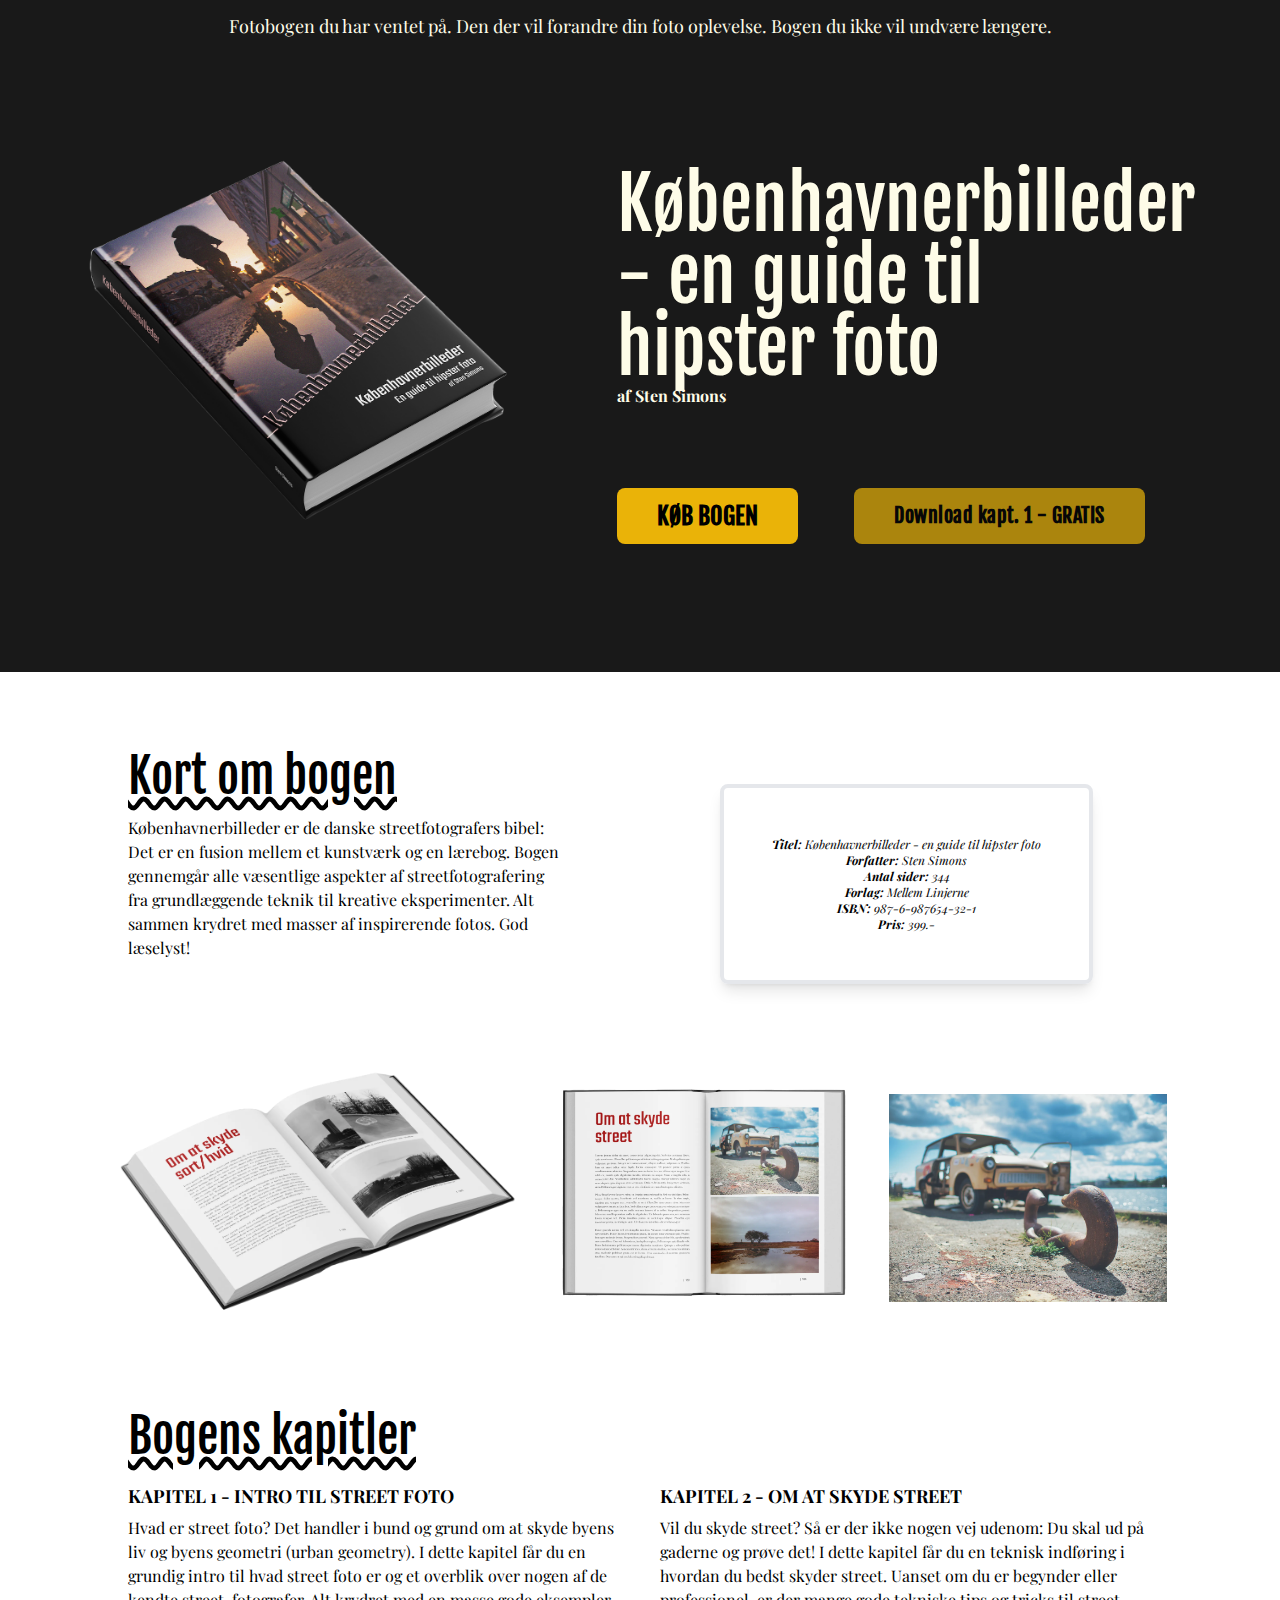
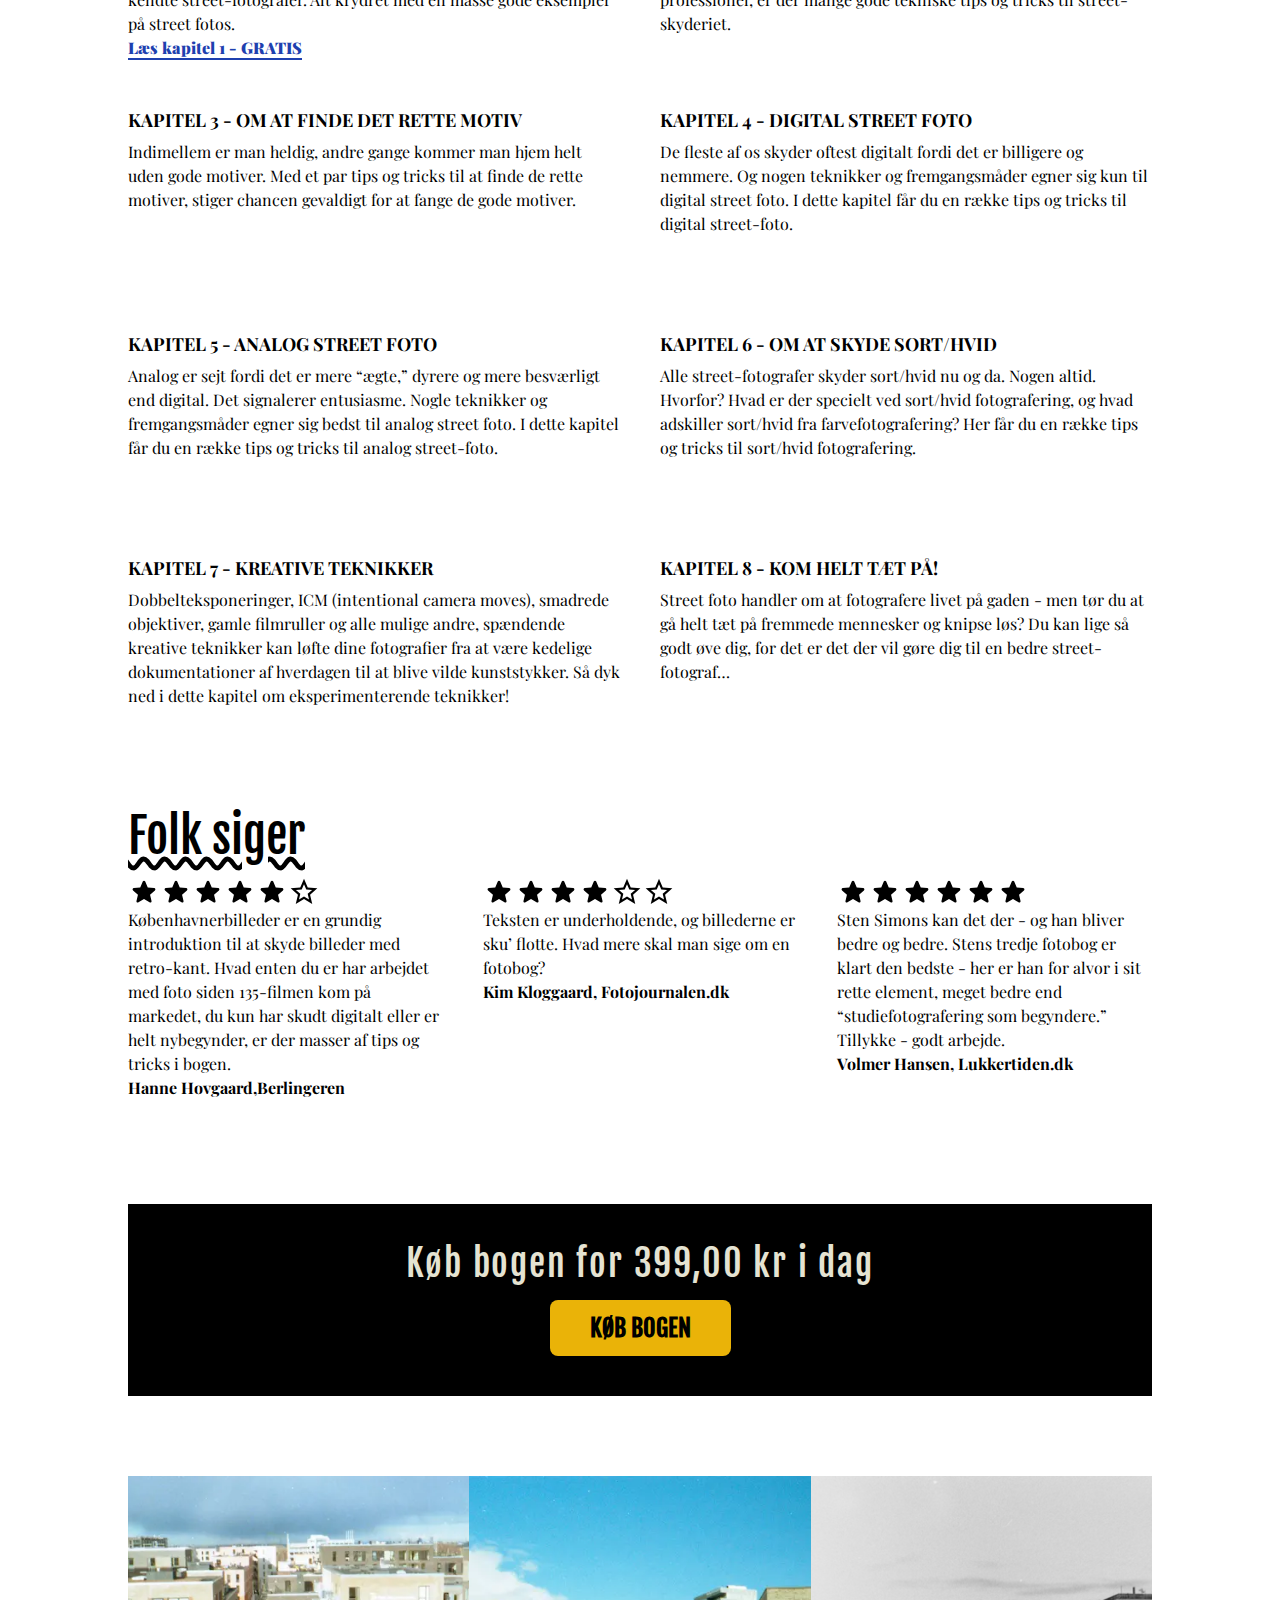
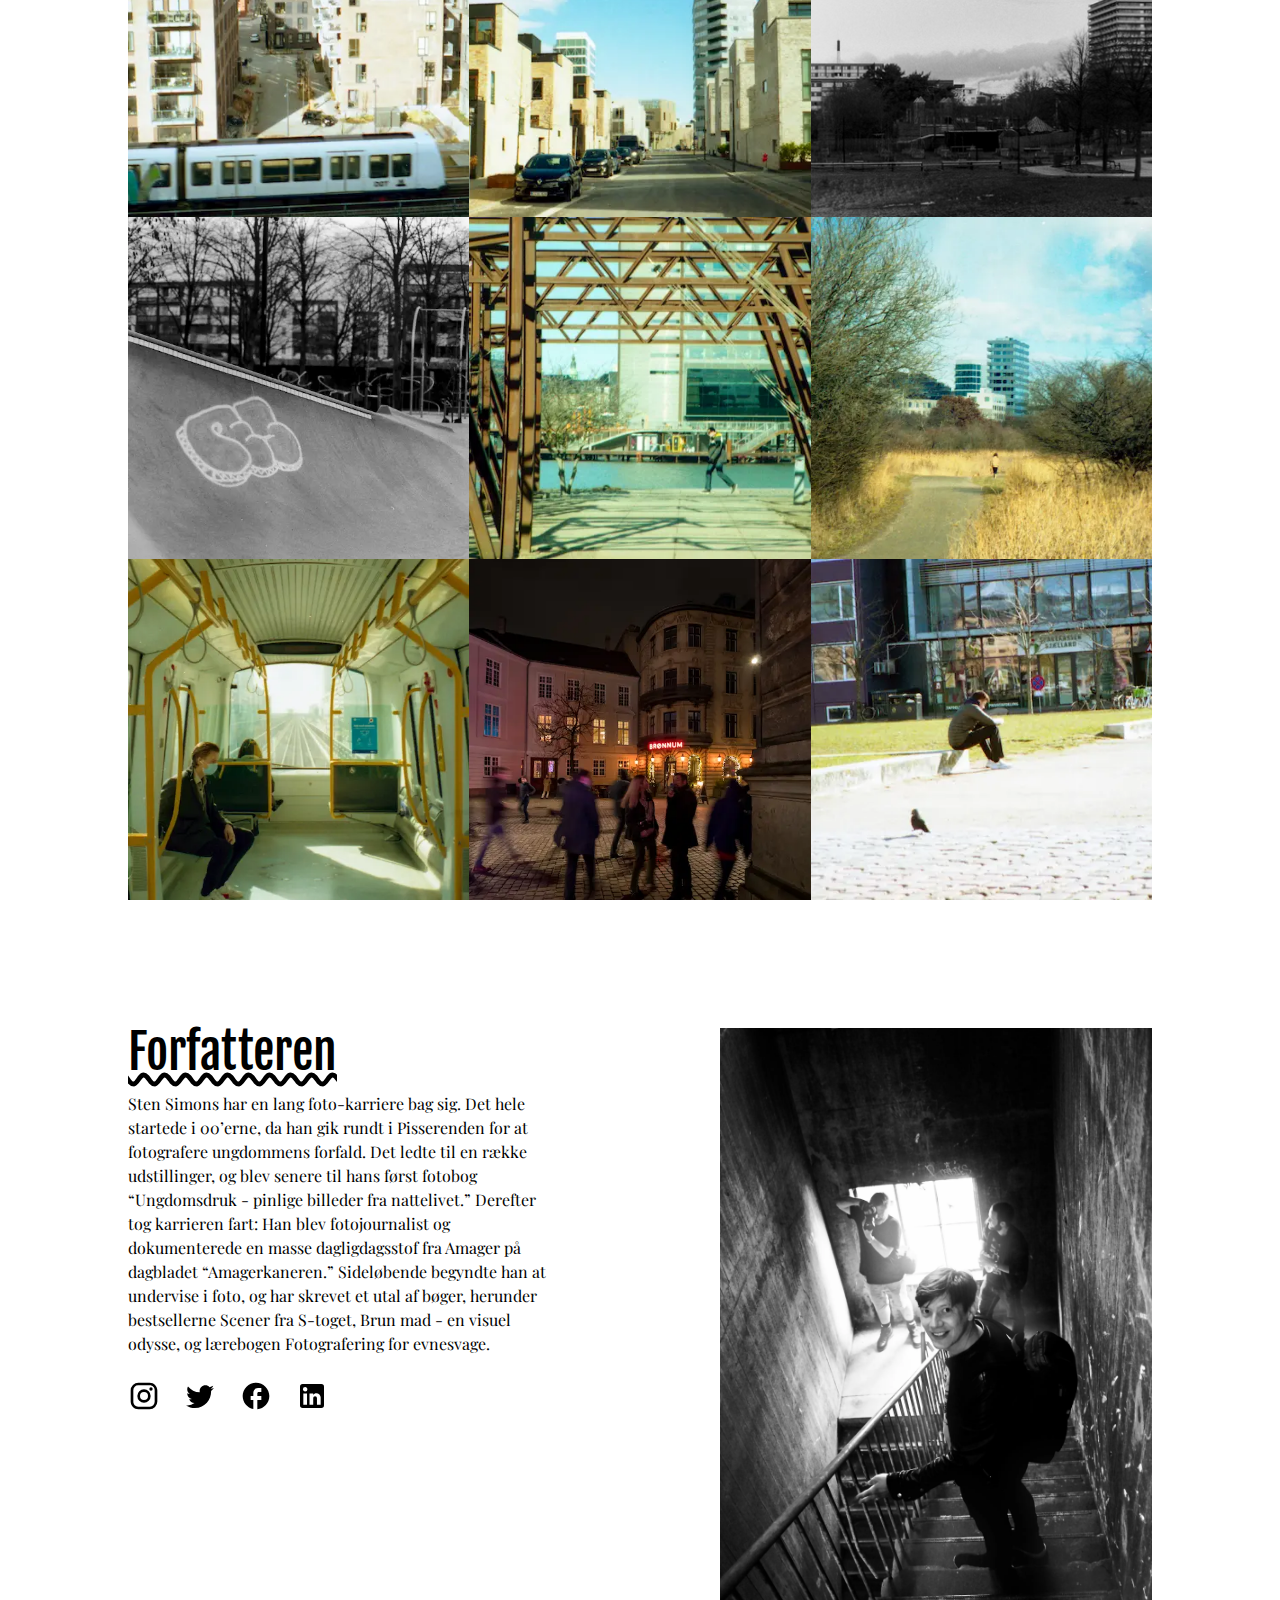
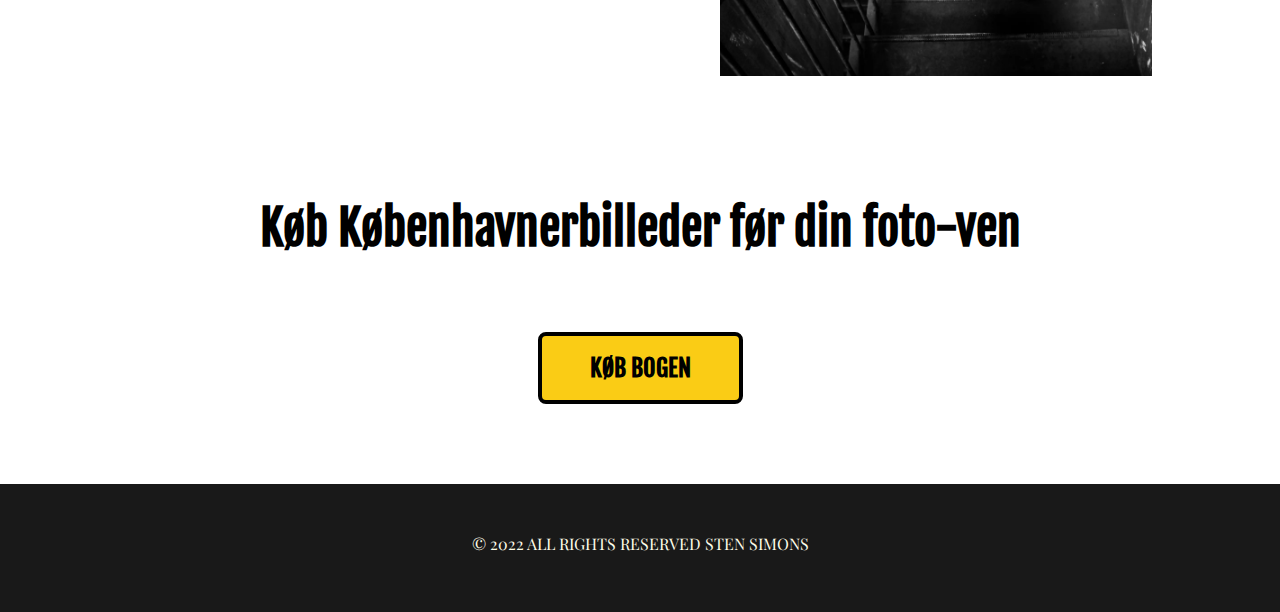
==== index.html @ 56853856 "Updates" ====
<!DOCTYPE html>
<html lang="en">
  <head>
    <meta charset="UTF-8" />
    <link rel="icon" type="image/svg+xml" href="./#" />
    <link rel="preconnect" href="https://fonts.googleapis.com" />
    <link rel="preconnect" href="https://fonts.gstatic.com" crossorigin />
    <link
      href="https://fonts.googleapis.com/css2?family=Fjalla+One&display=swap"
      rel="stylesheet"
    />
    <link rel="preconnect" href="https://fonts.googleapis.com" />
    <link rel="preconnect" href="https://fonts.gstatic.com" crossorigin />
    <link
      href="https://fonts.googleapis.com/css2?family=Playfair+Display:ital@0;1&display=swap"
      rel="stylesheet"
    />
    <meta name="viewport" content="width=device-width, initial-scale=1.0" />
    <title>Københavnerbilleder</title>
    <script type="module" crossorigin src="./assets/main.ae54f498.js"></script>
    <link rel="stylesheet" href="./assets/index.1f04e945.css">
  </head>

  <!-- HUSK i terminalen  
    npm run dev    -->

  <body>
    <p
      class="bg-black bg-opacity-90 pt-3 text-center text-xs text-yellow-50 lg:text-lg"
    >
      Fotobogen du har ventet på. Den der vil forandre din foto oplevelse. Bogen
      du ikke vil undvære længere.
    </p>

    <!-- HERO SEKTIONEN - START -->
    <section class="bg-black bg-opacity-90 pb-10 lg:flex lg:gap-40 lg:pb-32">
      <div>
        <img
          class="px-12 py-3 lg:mt-28 lg:ml-20 lg:h-3/4 lg:p-0"
          src="./assets/bog_fri.843b3a50.png"
          alt=""
        />
      </div>

      <div class="px-5">
        <div class="text-yellow-50 lg:mt-32 lg:pr-16">
          <h1 class="text-4xl lg:text-7xl">
            Københavnerbilleder - en guide til hipster foto
          </h1>
          <p class="font-bold">af Sten Simons</p>
        </div>
        <div class="mt-4 flex justify-center gap-4 lg:justify-start">
          <button
            class="text-s rounded-lg bg-yellow-500 px-6 align-middle font-black lg:mt-16 lg:px-10 lg:py-3 lg:text-2xl"
          >
            KØB BOGEN
          </button>
          <button
            class="rounded-lg bg-yellow-500 px-6 py-2 align-middle text-xs font-black tracking-wide opacity-70 lg:mt-16 lg:ml-10 lg:px-10 lg:py-3 lg:text-xl"
          >
            Download kapt. 1 - GRATIS
          </button>
        </div>
      </div>
    </section>
    <!-- HERO SEKTIONEN - SLUT -->

    <section class="mx-4 lg:mx-32">
      <section class="my-20 grid-cols-2 gap-40 lg:grid">
        <div>
          <h2 class="mb-4 text-5xl underline decoration-wavy">Kort om bogen</h2>
          <p>
            Københavnerbilleder er de danske streetfotografers bibel: Det er en
            fusion mellem et kunstværk og en lærebog. Bogen gennemgår alle
            væsentlige aspekter af streetfotografering fra grundlæggende teknik
            til kreative eksperimenter. Alt sammen krydret med masser af
            inspirerende fotos. God læselyst!
          </p>
        </div>

        <div class="mt-8 flex items-end">
          <ul
            class="list-none rounded-lg border-4 p-12 text-center text-xs italic shadow-lg"
          >
            <li>
              <strong> Titel: </strong> Københavnerbilleder - en guide til
              hipster foto
            </li>
            <li><strong> Forfatter: </strong>Sten Simons</li>
            <li><strong> Antal sider:</strong> 344</li>
            <li><strong> Forlag: </strong>Mellem Linjerne</li>
            <li><strong> ISBN:</strong> 987-6-987654-32-1</li>
            <li><strong> Pris:</strong> 399.-</li>
          </ul>
        </div>
      </section>

      <section class="mx-4 items-center justify-center gap-8 lg:flex">
        <img class="mb-3 lg:h-64" src="./assets/bog_v.c82cd731.webp" alt="" />

        <img class="mb-3 lg:h-56" src="./assets/bog_op.a6e99442.webp" alt="" />

        <img class="lg:h-52" src="./assets/om_bog.33d202dc.webp" alt="" />
      </section>

      <section class="my-20 gap-10">
        <h2 class="mb-4 text-5xl underline decoration-wavy">Bogens kapitler</h2>

        <div class="grid-cols-2 grid-rows-4 gap-10 lg:grid">
          <div>
            <strong class="leading-10 uppercase text-lg"
              >Kapitel 1 - Intro til street foto</strong
            >
            <p class="">
              Hvad er street foto? Det handler i bund og grund om at skyde byens
              liv og byens geometri (urban geometry). I dette kapitel får du en
              grundig intro til hvad street foto er og et overblik over nogen af
              de kendte street-fotografer. Alt krydret med en masse gode
              eksempler på street fotos.
            </p>
            <p
              class="font-black text-blue-800 underline decoration-2 underline-offset-4"
            >
              Læs kapitel 1 - GRATIS
            </p>
          </div>

          <div>
            <strong class="leading-10 uppercase text-lg">Kapitel 2 - Om at skyde street</strong>
            <p class="">
              Vil du skyde street? Så er der ikke nogen vej udenom: Du skal ud
              på gaderne og prøve det! I dette kapitel får du en teknisk
              indføring i hvordan du bedst skyder street. Uanset om du er
              begynder eller professionel, er der mange gode tekniske tips og
              tricks til street-skyderiet.
            </p>
          </div>

          <div>
            <strong class="leading-10 uppercase text-lg">
              Kapitel 3 - Om at finde det rette motiv</strong
            >
            <p class="">
              Indimellem er man heldig, andre gange kommer man hjem helt uden
              gode motiver. Med et par tips og tricks til at finde de rette
              motiver, stiger chancen gevaldigt for at fange de gode motiver.
            </p>
          </div>
          <div>
            <strong class="leading-10 uppercase text-lg">Kapitel 4 - Digital street foto </strong>
            <p class="">
              De fleste af os skyder oftest digitalt fordi det er billigere og
              nemmere. Og nogen teknikker og fremgangsmåder egner sig kun til
              digital street foto. I dette kapitel får du en række tips og
              tricks til digital street-foto.
            </p>
          </div>

          <div>
            <strong class="leading-10 uppercase text-lg">Kapitel 5 - Analog street foto </strong>
            <p class="">
              Analog er sejt fordi det er mere “ægte,” dyrere og mere besværligt
              end digital. Det signalerer entusiasme. Nogle teknikker og
              fremgangsmåder egner sig bedst til analog street foto. I dette
              kapitel får du en række tips og tricks til analog street-foto.
            </p>
          </div>

          <div>
            <strong class="leading-10 uppercase text-lg">
              Kapitel 6 - Om at skyde sort/hvid
            </strong>
            <p class="">
              Alle street-fotografer skyder sort/hvid nu og da. Nogen altid.
              Hvorfor? Hvad er der specielt ved sort/hvid fotografering, og hvad
              adskiller sort/hvid fra farvefotografering? Her får du en række
              tips og tricks til sort/hvid fotografering.
            </p>
          </div>

          <div>
            <strong class="leading-10 uppercase text-lg">Kapitel 7 - Kreative teknikker </strong>
            <p class="">
              Dobbelteksponeringer, ICM (intentional camera moves), smadrede
              objektiver, gamle filmruller og alle mulige andre, spændende
              kreative teknikker kan løfte dine fotografier fra at være kedelige
              dokumentationer af hverdagen til at blive vilde kunststykker. Så
              dyk ned i dette kapitel om eksperimenterende teknikker!
            </p>
          </div>

          <div>
            <strong class="leading-10 uppercase text-lg">Kapitel 8 - Kom helt tæt på!</strong>
            <p class="">
              Street foto handler om at fotografere livet på gaden - men tør du
              at gå helt tæt på fremmede mennesker og knipse løs? Du kan lige så
              godt øve dig, for det er det der vil gøre dig til en bedre
              street-fotograf…
            </p>
          </div>
        </div>
      </section>

      <section class="my-20">
        <h2 class="mb-4 text-5xl underline decoration-wavy">Folk siger</h2>
        <div class="grid-cols-3 gap-x-10 lg:grid">
          <div>
            <div class="flex">
              <svg width="32" height="32" viewBox="0 0 24 24">
                <path
                  fill="currentColor"
                  d="m12 17.27l4.15 2.51c.76.46 1.69-.22 1.49-1.08l-1.1-4.72l3.67-3.18c.67-.58.31-1.68-.57-1.75l-4.83-.41l-1.89-4.46c-.34-.81-1.5-.81-1.84 0L9.19 8.63l-4.83.41c-.88.07-1.24 1.17-.57 1.75l3.67 3.18l-1.1 4.72c-.2.86.73 1.54 1.49 1.08l4.15-2.5z"
                /></svg
              ><svg width="32" height="32" viewBox="0 0 24 24">
                <path
                  fill="currentColor"
                  d="m12 17.27l4.15 2.51c.76.46 1.69-.22 1.49-1.08l-1.1-4.72l3.67-3.18c.67-.58.31-1.68-.57-1.75l-4.83-.41l-1.89-4.46c-.34-.81-1.5-.81-1.84 0L9.19 8.63l-4.83.41c-.88.07-1.24 1.17-.57 1.75l3.67 3.18l-1.1 4.72c-.2.86.73 1.54 1.49 1.08l4.15-2.5z"
                /></svg
              ><svg width="32" height="32" viewBox="0 0 24 24">
                <path
                  fill="currentColor"
                  d="m12 17.27l4.15 2.51c.76.46 1.69-.22 1.49-1.08l-1.1-4.72l3.67-3.18c.67-.58.31-1.68-.57-1.75l-4.83-.41l-1.89-4.46c-.34-.81-1.5-.81-1.84 0L9.19 8.63l-4.83.41c-.88.07-1.24 1.17-.57 1.75l3.67 3.18l-1.1 4.72c-.2.86.73 1.54 1.49 1.08l4.15-2.5z"
                /></svg
              ><svg width="32" height="32" viewBox="0 0 24 24">
                <path
                  fill="currentColor"
                  d="m12 17.27l4.15 2.51c.76.46 1.69-.22 1.49-1.08l-1.1-4.72l3.67-3.18c.67-.58.31-1.68-.57-1.75l-4.83-.41l-1.89-4.46c-.34-.81-1.5-.81-1.84 0L9.19 8.63l-4.83.41c-.88.07-1.24 1.17-.57 1.75l3.67 3.18l-1.1 4.72c-.2.86.73 1.54 1.49 1.08l4.15-2.5z"
                /></svg
              ><svg width="32" height="32" viewBox="0 0 24 24">
                <path
                  fill="currentColor"
                  d="m12 17.27l4.15 2.51c.76.46 1.69-.22 1.49-1.08l-1.1-4.72l3.67-3.18c.67-.58.31-1.68-.57-1.75l-4.83-.41l-1.89-4.46c-.34-.81-1.5-.81-1.84 0L9.19 8.63l-4.83.41c-.88.07-1.24 1.17-.57 1.75l3.67 3.18l-1.1 4.72c-.2.86.73 1.54 1.49 1.08l4.15-2.5z"
                />
              </svg>
              <svg width="32" height="32" viewBox="0 0 24 24">
                <path
                  fill="currentColor"
                  d="m22 9.24l-7.19-.62L12 2L9.19 8.63L2 9.24l5.46 4.73L5.82 21L12 17.27L18.18 21l-1.63-7.03L22 9.24zM12 15.4l-3.76 2.27l1-4.28l-3.32-2.88l4.38-.38L12 6.1l1.71 4.04l4.38.38l-3.32 2.88l1 4.28L12 15.4z"
                />
              </svg>
            </div>

            <div class="mb-6">
              Københavnerbilleder er en grundig introduktion til at skyde
              billeder med retro-kant. Hvad enten du er har arbejdet med foto
              siden 135-filmen kom på markedet, du kun har skudt digitalt eller
              er helt nybegynder, er der masser af tips og tricks i bogen.
              <br />
              <strong> Hanne Hovgaard,Berlingeren</strong>
            </div>
          </div>
          <div>
            <div class="flex">
              <svg width="32" height="32" viewBox="0 0 24 24">
                <path
                  fill="currentColor"
                  d="m12 17.27l4.15 2.51c.76.46 1.69-.22 1.49-1.08l-1.1-4.72l3.67-3.18c.67-.58.31-1.68-.57-1.75l-4.83-.41l-1.89-4.46c-.34-.81-1.5-.81-1.84 0L9.19 8.63l-4.83.41c-.88.07-1.24 1.17-.57 1.75l3.67 3.18l-1.1 4.72c-.2.86.73 1.54 1.49 1.08l4.15-2.5z"
                /></svg
              ><svg width="32" height="32" viewBox="0 0 24 24">
                <path
                  fill="currentColor"
                  d="m12 17.27l4.15 2.51c.76.46 1.69-.22 1.49-1.08l-1.1-4.72l3.67-3.18c.67-.58.31-1.68-.57-1.75l-4.83-.41l-1.89-4.46c-.34-.81-1.5-.81-1.84 0L9.19 8.63l-4.83.41c-.88.07-1.24 1.17-.57 1.75l3.67 3.18l-1.1 4.72c-.2.86.73 1.54 1.49 1.08l4.15-2.5z"
                /></svg
              ><svg width="32" height="32" viewBox="0 0 24 24">
                <path
                  fill="currentColor"
                  d="m12 17.27l4.15 2.51c.76.46 1.69-.22 1.49-1.08l-1.1-4.72l3.67-3.18c.67-.58.31-1.68-.57-1.75l-4.83-.41l-1.89-4.46c-.34-.81-1.5-.81-1.84 0L9.19 8.63l-4.83.41c-.88.07-1.24 1.17-.57 1.75l3.67 3.18l-1.1 4.72c-.2.86.73 1.54 1.49 1.08l4.15-2.5z"
                /></svg
              ><svg width="32" height="32" viewBox="0 0 24 24">
                <path
                  fill="currentColor"
                  d="m12 17.27l4.15 2.51c.76.46 1.69-.22 1.49-1.08l-1.1-4.72l3.67-3.18c.67-.58.31-1.68-.57-1.75l-4.83-.41l-1.89-4.46c-.34-.81-1.5-.81-1.84 0L9.19 8.63l-4.83.41c-.88.07-1.24 1.17-.57 1.75l3.67 3.18l-1.1 4.72c-.2.86.73 1.54 1.49 1.08l4.15-2.5z"
                />
              </svg>

              <svg width="32" height="32" viewBox="0 0 24 24">
                <path
                  fill="currentColor"
                  d="m22 9.24l-7.19-.62L12 2L9.19 8.63L2 9.24l5.46 4.73L5.82 21L12 17.27L18.18 21l-1.63-7.03L22 9.24zM12 15.4l-3.76 2.27l1-4.28l-3.32-2.88l4.38-.38L12 6.1l1.71 4.04l4.38.38l-3.32 2.88l1 4.28L12 15.4z"
                />
              </svg>
              <svg width="32" height="32" viewBox="0 0 24 24">
                <path
                  fill="currentColor"
                  d="m22 9.24l-7.19-.62L12 2L9.19 8.63L2 9.24l5.46 4.73L5.82 21L12 17.27L18.18 21l-1.63-7.03L22 9.24zM12 15.4l-3.76 2.27l1-4.28l-3.32-2.88l4.38-.38L12 6.1l1.71 4.04l4.38.38l-3.32 2.88l1 4.28L12 15.4z"
                />
              </svg>
            </div>
            <div class="mb-6">
              Teksten er underholdende, og billederne er sku’ flotte. Hvad mere
              skal man sige om en fotobog?
              <br />
              <strong>Kim Kloggaard, Fotojournalen.dk</strong>
            </div>
          </div>

          <div>
            <div class="flex">
              <svg width="32" height="32" viewBox="0 0 24 24">
                <path
                  fill="currentColor"
                  d="m12 17.27l4.15 2.51c.76.46 1.69-.22 1.49-1.08l-1.1-4.72l3.67-3.18c.67-.58.31-1.68-.57-1.75l-4.83-.41l-1.89-4.46c-.34-.81-1.5-.81-1.84 0L9.19 8.63l-4.83.41c-.88.07-1.24 1.17-.57 1.75l3.67 3.18l-1.1 4.72c-.2.86.73 1.54 1.49 1.08l4.15-2.5z"
                />
              </svg>
              <svg width="32" height="32" viewBox="0 0 24 24">
                <path
                  fill="currentColor"
                  d="m12 17.27l4.15 2.51c.76.46 1.69-.22 1.49-1.08l-1.1-4.72l3.67-3.18c.67-.58.31-1.68-.57-1.75l-4.83-.41l-1.89-4.46c-.34-.81-1.5-.81-1.84 0L9.19 8.63l-4.83.41c-.88.07-1.24 1.17-.57 1.75l3.67 3.18l-1.1 4.72c-.2.86.73 1.54 1.49 1.08l4.15-2.5z"
                />
              </svg>
              <svg width="32" height="32" viewBox="0 0 24 24">
                <path
                  fill="currentColor"
                  d="m12 17.27l4.15 2.51c.76.46 1.69-.22 1.49-1.08l-1.1-4.72l3.67-3.18c.67-.58.31-1.68-.57-1.75l-4.83-.41l-1.89-4.46c-.34-.81-1.5-.81-1.84 0L9.19 8.63l-4.83.41c-.88.07-1.24 1.17-.57 1.75l3.67 3.18l-1.1 4.72c-.2.86.73 1.54 1.49 1.08l4.15-2.5z"
                />
              </svg>
              <svg width="32" height="32" viewBox="0 0 24 24">
                <path
                  fill="currentColor"
                  d="m12 17.27l4.15 2.51c.76.46 1.69-.22 1.49-1.08l-1.1-4.72l3.67-3.18c.67-.58.31-1.68-.57-1.75l-4.83-.41l-1.89-4.46c-.34-.81-1.5-.81-1.84 0L9.19 8.63l-4.83.41c-.88.07-1.24 1.17-.57 1.75l3.67 3.18l-1.1 4.72c-.2.86.73 1.54 1.49 1.08l4.15-2.5z"
                />
              </svg>
              <svg width="32" height="32" viewBox="0 0 24 24">
                <path
                  fill="currentColor"
                  d="m12 17.27l4.15 2.51c.76.46 1.69-.22 1.49-1.08l-1.1-4.72l3.67-3.18c.67-.58.31-1.68-.57-1.75l-4.83-.41l-1.89-4.46c-.34-.81-1.5-.81-1.84 0L9.19 8.63l-4.83.41c-.88.07-1.24 1.17-.57 1.75l3.67 3.18l-1.1 4.72c-.2.86.73 1.54 1.49 1.08l4.15-2.5z"
                />
              </svg>
              <svg width="32" height="32" viewBox="0 0 24 24">
                <path
                  fill="currentColor"
                  d="m12 17.27l4.15 2.51c.76.46 1.69-.22 1.49-1.08l-1.1-4.72l3.67-3.18c.67-.58.31-1.68-.57-1.75l-4.83-.41l-1.89-4.46c-.34-.81-1.5-.81-1.84 0L9.19 8.63l-4.83.41c-.88.07-1.24 1.17-.57 1.75l3.67 3.18l-1.1 4.72c-.2.86.73 1.54 1.49 1.08l4.15-2.5z"
                />
              </svg>
            </div>
            <p>
              Sten Simons kan det der - og han bliver bedre og bedre. Stens
              tredje fotobog er klart den bedste - her er han for alvor i sit
              rette element, meget bedre end “studiefotografering som
              begyndere.” Tillykke - godt arbejde. <br />
              <strong>Volmer Hansen, Lukkertiden.dk</strong>
            </p>
          </div>
        </div>
      </section>
      <section class="bg-black p-10 text-center">
        <h2
          class="mb-4 text-center text-xl tracking-wider text-yellow-50 opacity-90 lg:text-4xl"
        >
          Køb bogen for 399,00 kr i dag
        </h2>
        <button
          class="text-s rounded-lg bg-yellow-500 px-6 py-2 font-black lg:px-10 lg:py-3 lg:text-2xl"
        >
          KØB BOGEN
        </button>
      </section>

      <section class="my-20 grid-cols-3 lg:grid">
        <img class="aspect-square object-cover" src="./assets/1.c16000a8.webp" alt="" />
        <img class="aspect-square object-cover" src="./assets/2.54350a2d.webp" alt="" />
        <img class="aspect-square object-cover" src="./assets/3.a7bcf218.webp" alt="" />
        <img class="aspect-square object-cover" src="./assets/4.445a6ce4.webp" alt="" />
        <img class="aspect-square object-cover" src="./assets/5.1e6edb99.webp" alt="" />
        <img class="aspect-square object-cover" src="./assets/6.ed43a84f.webp" alt="" />
        <img class="aspect-square object-cover" src="./assets/7.8d8da5b5.webp" alt="" />
        <img class="aspect-square object-cover" src="./assets/8.c2648434.webp" alt="" />
        <img class="aspect-square object-cover" src="./assets/9.f091ff74.webp" alt="" />
      </section>

      <section class="my-32 grid-cols-2 gap-40 lg:grid">
        <div>
          <h2 class="mb-4 text-5xl underline decoration-wavy">Forfatteren</h2>
          <p>
            Sten Simons har en lang foto-karriere bag sig. Det hele startede i
            00’erne, da han gik rundt i Pisserenden for at fotografere
            ungdommens forfald. Det ledte til en række udstillinger, og blev
            senere til hans først fotobog “Ungdomsdruk - pinlige billeder fra
            nattelivet.” Derefter tog karrieren fart: Han blev fotojournalist og
            dokumenterede en masse dagligdagsstof fra Amager på dagbladet
            “Amagerkaneren.” Sideløbende begyndte han at undervise i foto, og
            har skrevet et utal af bøger, herunder bestsellerne Scener fra
            S-toget, Brun mad - en visuel odysse, og lærebogen Fotografering for
            evnesvage.
          </p>
          <div class="flex gap-6 pt-6">
            <svg width="32" height="32" viewBox="0 0 24 24">
              <path
                fill="currentColor"
                d="M7.8 2h8.4C19.4 2 22 4.6 22 7.8v8.4a5.8 5.8 0 0 1-5.8 5.8H7.8C4.6 22 2 19.4 2 16.2V7.8A5.8 5.8 0 0 1 7.8 2m-.2 2A3.6 3.6 0 0 0 4 7.6v8.8C4 18.39 5.61 20 7.6 20h8.8a3.6 3.6 0 0 0 3.6-3.6V7.6C20 5.61 18.39 4 16.4 4H7.6m9.65 1.5a1.25 1.25 0 0 1 1.25 1.25A1.25 1.25 0 0 1 17.25 8A1.25 1.25 0 0 1 16 6.75a1.25 1.25 0 0 1 1.25-1.25M12 7a5 5 0 0 1 5 5a5 5 0 0 1-5 5a5 5 0 0 1-5-5a5 5 0 0 1 5-5m0 2a3 3 0 0 0-3 3a3 3 0 0 0 3 3a3 3 0 0 0 3-3a3 3 0 0 0-3-3Z"
              />
            </svg>
            <svg width="32" height="32" viewBox="0 0 24 24">
              <path
                fill="currentColor"
                d="M22.46 6c-.77.35-1.6.58-2.46.69c.88-.53 1.56-1.37 1.88-2.38c-.83.5-1.75.85-2.72 1.05C18.37 4.5 17.26 4 16 4c-2.35 0-4.27 1.92-4.27 4.29c0 .34.04.67.11.98C8.28 9.09 5.11 7.38 3 4.79c-.37.63-.58 1.37-.58 2.15c0 1.49.75 2.81 1.91 3.56c-.71 0-1.37-.2-1.95-.5v.03c0 2.08 1.48 3.82 3.44 4.21a4.22 4.22 0 0 1-1.93.07a4.28 4.28 0 0 0 4 2.98a8.521 8.521 0 0 1-5.33 1.84c-.34 0-.68-.02-1.02-.06C3.44 20.29 5.7 21 8.12 21C16 21 20.33 14.46 20.33 8.79c0-.19 0-.37-.01-.56c.84-.6 1.56-1.36 2.14-2.23Z"
              />
            </svg>
            <svg width="32" height="32" viewBox="0 0 24 24">
              <path
                fill="currentColor"
                d="M22 12c0-5.52-4.48-10-10-10S2 6.48 2 12c0 4.84 3.44 8.87 8 9.8V15H8v-3h2V9.5C10 7.57 11.57 6 13.5 6H16v3h-2c-.55 0-1 .45-1 1v2h3v3h-3v6.95c5.05-.5 9-4.76 9-9.95z"
              />
            </svg>
            <svg width="32" height="32" viewBox="0 0 24 24">
              <path
                fill="currentColor"
                d="M19 3a2 2 0 0 1 2 2v14a2 2 0 0 1-2 2H5a2 2 0 0 1-2-2V5a2 2 0 0 1 2-2h14m-.5 15.5v-5.3a3.26 3.26 0 0 0-3.26-3.26c-.85 0-1.84.52-2.32 1.3v-1.11h-2.79v8.37h2.79v-4.93c0-.77.62-1.4 1.39-1.4a1.4 1.4 0 0 1 1.4 1.4v4.93h2.79M6.88 8.56a1.68 1.68 0 0 0 1.68-1.68c0-.93-.75-1.69-1.68-1.69a1.69 1.69 0 0 0-1.69 1.69c0 .93.76 1.68 1.69 1.68m1.39 9.94v-8.37H5.5v8.37h2.77Z"
              />
            </svg>
          </div>
        </div>
        <div>
          <img class="" src="./assets/sten_simons.ed999678.webp" alt="" />
        </div>
      </section>

      <section class="my-20 text-center">
        <h2 class="break-words text-3xl font-bold lg:text-5xl">
          Køb Københavnerbilleder før din foto-ven
        </h2>
        <button
          class="mt-20 rounded-lg border-4 border-black bg-yellow-400 p-4 px-12 text-2xl font-black"
        >
          KØB BOGEN
        </button>
      </section>
    </section>
    <footer
      class="h-32 bg-black bg-opacity-90 pt-12 text-center text-yellow-50"
    >
      © 2022 ALL RIGHTS RESERVED STEN SIMONS
    </footer>
    
  </body>
</html>
---- assets/index.1f04e945.css ----
*,:before,:after{box-sizing:border-box;border-width:0;border-style:solid;border-color:#e5e7eb}:before,:after{--tw-content: ""}html{line-height:1.5;-webkit-text-size-adjust:100%;-moz-tab-size:4;-o-tab-size:4;tab-size:4;font-family:ui-sans-serif,system-ui,-apple-system,BlinkMacSystemFont,Segoe UI,Roboto,Helvetica Neue,Arial,Noto Sans,sans-serif,"Apple Color Emoji","Segoe UI Emoji",Segoe UI Symbol,"Noto Color Emoji"}body{margin:0;line-height:inherit}hr{height:0;color:inherit;border-top-width:1px}abbr:where([title]){-webkit-text-decoration:underline dotted;text-decoration:underline dotted}h1,h2,h3,h4,h5,h6{font-size:inherit;font-weight:inherit}a{color:inherit;text-decoration:inherit}b,strong{font-weight:bolder}code,kbd,samp,pre{font-family:ui-monospace,SFMono-Regular,Menlo,Monaco,Consolas,Liberation Mono,Courier New,monospace;font-size:1em}small{font-size:80%}sub,sup{font-size:75%;line-height:0;position:relative;vertical-align:baseline}sub{bottom:-.25em}sup{top:-.5em}table{text-indent:0;border-color:inherit;border-collapse:collapse}button,input,optgroup,select,textarea{font-family:inherit;font-size:100%;font-weight:inherit;line-height:inherit;color:inherit;margin:0;padding:0}button,select{text-transform:none}button,[type=button],[type=reset],[type=submit]{-webkit-appearance:button;background-color:transparent;background-image:none}:-moz-focusring{outline:auto}:-moz-ui-invalid{box-shadow:none}progress{vertical-align:baseline}::-webkit-inner-spin-button,::-webkit-outer-spin-button{height:auto}[type=search]{-webkit-appearance:textfield;outline-offset:-2px}::-webkit-search-decoration{-webkit-appearance:none}::-webkit-file-upload-button{-webkit-appearance:button;font:inherit}summary{display:list-item}blockquote,dl,dd,h1,h2,h3,h4,h5,h6,hr,figure,p,pre{margin:0}fieldset{margin:0;padding:0}legend{padding:0}ol,ul,menu{list-style:none;margin:0;padding:0}textarea{resize:vertical}input::-moz-placeholder,textarea::-moz-placeholder{opacity:1;color:#9ca3af}input::placeholder,textarea::placeholder{opacity:1;color:#9ca3af}button,[role=button]{cursor:pointer}:disabled{cursor:default}img,svg,video,canvas,audio,iframe,embed,object{display:block;vertical-align:middle}img,video{max-width:100%;height:auto}[type=text],[type=email],[type=url],[type=password],[type=number],[type=date],[type=datetime-local],[type=month],[type=search],[type=tel],[type=time],[type=week],[multiple],textarea,select{-webkit-appearance:none;-moz-appearance:none;appearance:none;background-color:#fff;border-color:#6b7280;border-width:1px;border-radius:0;padding:.5rem .75rem;font-size:1rem;line-height:1.5rem;--tw-shadow: 0 0 #0000}[type=text]:focus,[type=email]:focus,[type=url]:focus,[type=password]:focus,[type=number]:focus,[type=date]:focus,[type=datetime-local]:focus,[type=month]:focus,[type=search]:focus,[type=tel]:focus,[type=time]:focus,[type=week]:focus,[multiple]:focus,textarea:focus,select:focus{outline:2px solid transparent;outline-offset:2px;--tw-ring-inset: var(--tw-empty, );--tw-ring-offset-width: 0px;--tw-ring-offset-color: #fff;--tw-ring-color: #2563eb;--tw-ring-offset-shadow: var(--tw-ring-inset) 0 0 0 var(--tw-ring-offset-width) var(--tw-ring-offset-color);--tw-ring-shadow: var(--tw-ring-inset) 0 0 0 calc(1px + var(--tw-ring-offset-width)) var(--tw-ring-color);box-shadow:var(--tw-ring-offset-shadow),var(--tw-ring-shadow),var(--tw-shadow);border-color:#2563eb}input::-moz-placeholder,textarea::-moz-placeholder{color:#6b7280;opacity:1}input::placeholder,textarea::placeholder{color:#6b7280;opacity:1}::-webkit-datetime-edit-fields-wrapper{padding:0}::-webkit-date-and-time-value{min-height:1.5em}::-webkit-datetime-edit,::-webkit-datetime-edit-year-field,::-webkit-datetime-edit-month-field,::-webkit-datetime-edit-day-field,::-webkit-datetime-edit-hour-field,::-webkit-datetime-edit-minute-field,::-webkit-datetime-edit-second-field,::-webkit-datetime-edit-millisecond-field,::-webkit-datetime-edit-meridiem-field{padding-top:0;padding-bottom:0}select{background-image:url("data:image/svg+xml,%3csvg xmlns='http://www.w3.org/2000/svg' fill='none' viewBox='0 0 20 20'%3e%3cpath stroke='%236b7280' stroke-linecap='round' stroke-linejoin='round' stroke-width='1.5' d='M6 8l4 4 4-4'/%3e%3c/svg%3e");background-position:right .5rem center;background-repeat:no-repeat;background-size:1.5em 1.5em;padding-right:2.5rem;-webkit-print-color-adjust:exact;color-adjust:exact;print-color-adjust:exact}[multiple]{background-image:initial;background-position:initial;background-repeat:unset;background-size:initial;padding-right:.75rem;-webkit-print-color-adjust:unset;color-adjust:unset;print-color-adjust:unset}[type=checkbox],[type=radio]{-webkit-appearance:none;-moz-appearance:none;appearance:none;padding:0;-webkit-print-color-adjust:exact;color-adjust:exact;print-color-adjust:exact;display:inline-block;vertical-align:middle;background-origin:border-box;-webkit-user-select:none;-moz-user-select:none;user-select:none;flex-shrink:0;height:1rem;width:1rem;color:#2563eb;background-color:#fff;border-color:#6b7280;border-width:1px;--tw-shadow: 0 0 #0000}[type=checkbox]{border-radius:0}[type=radio]{border-radius:100%}[type=checkbox]:focus,[type=radio]:focus{outline:2px solid transparent;outline-offset:2px;--tw-ring-inset: var(--tw-empty, );--tw-ring-offset-width: 2px;--tw-ring-offset-color: #fff;--tw-ring-color: #2563eb;--tw-ring-offset-shadow: var(--tw-ring-inset) 0 0 0 var(--tw-ring-offset-width) var(--tw-ring-offset-color);--tw-ring-shadow: var(--tw-ring-inset) 0 0 0 calc(2px + var(--tw-ring-offset-width)) var(--tw-ring-color);box-shadow:var(--tw-ring-offset-shadow),var(--tw-ring-shadow),var(--tw-shadow)}[type=checkbox]:checked,[type=radio]:checked{border-color:transparent;background-color:currentColor;background-size:100% 100%;background-position:center;background-repeat:no-repeat}[type=checkbox]:checked{background-image:url("data:image/svg+xml,%3csvg viewBox='0 0 16 16' fill='white' xmlns='http://www.w3.org/2000/svg'%3e%3cpath d='M12.207 4.793a1 1 0 010 1.414l-5 5a1 1 0 01-1.414 0l-2-2a1 1 0 011.414-1.414L6.5 9.086l4.293-4.293a1 1 0 011.414 0z'/%3e%3c/svg%3e")}[type=radio]:checked{background-image:url("data:image/svg+xml,%3csvg viewBox='0 0 16 16' fill='white' xmlns='http://www.w3.org/2000/svg'%3e%3ccircle cx='8' cy='8' r='3'/%3e%3c/svg%3e")}[type=checkbox]:checked:hover,[type=checkbox]:checked:focus,[type=radio]:checked:hover,[type=radio]:checked:focus{border-color:transparent;background-color:currentColor}[type=checkbox]:indeterminate{background-image:url("data:image/svg+xml,%3csvg xmlns='http://www.w3.org/2000/svg' fill='none' viewBox='0 0 16 16'%3e%3cpath stroke='white' stroke-linecap='round' stroke-linejoin='round' stroke-width='2' d='M4 8h8'/%3e%3c/svg%3e");border-color:transparent;background-color:currentColor;background-size:100% 100%;background-position:center;background-repeat:no-repeat}[type=checkbox]:indeterminate:hover,[type=checkbox]:indeterminate:focus{border-color:transparent;background-color:currentColor}[type=file]{background:unset;border-color:inherit;border-width:0;border-radius:0;padding:0;font-size:unset;line-height:inherit}[type=file]:focus{outline:1px solid ButtonText;outline:1px auto -webkit-focus-ring-color}h1,h2,h3{font-family:Fjalla One,sans-serif}body{font-family:Playfair Display,serif}button{font-family:Fjalla One,sans-serif}*,:before,:after{--tw-border-spacing-x: 0;--tw-border-spacing-y: 0;--tw-translate-x: 0;--tw-translate-y: 0;--tw-rotate: 0;--tw-skew-x: 0;--tw-skew-y: 0;--tw-scale-x: 1;--tw-scale-y: 1;--tw-pan-x: ;--tw-pan-y: ;--tw-pinch-zoom: ;--tw-scroll-snap-strictness: proximity;--tw-ordinal: ;--tw-slashed-zero: ;--tw-numeric-figure: ;--tw-numeric-spacing: ;--tw-numeric-fraction: ;--tw-ring-inset: ;--tw-ring-offset-width: 0px;--tw-ring-offset-color: #fff;--tw-ring-color: rgb(59 130 246 / .5);--tw-ring-offset-shadow: 0 0 #0000;--tw-ring-shadow: 0 0 #0000;--tw-shadow: 0 0 #0000;--tw-shadow-colored: 0 0 #0000;--tw-blur: ;--tw-brightness: ;--tw-contrast: ;--tw-grayscale: ;--tw-hue-rotate: ;--tw-invert: ;--tw-saturate: ;--tw-sepia: ;--tw-drop-shadow: ;--tw-backdrop-blur: ;--tw-backdrop-brightness: ;--tw-backdrop-contrast: ;--tw-backdrop-grayscale: ;--tw-backdrop-hue-rotate: ;--tw-backdrop-invert: ;--tw-backdrop-opacity: ;--tw-backdrop-saturate: ;--tw-backdrop-sepia: }::-webkit-backdrop{--tw-border-spacing-x: 0;--tw-border-spacing-y: 0;--tw-translate-x: 0;--tw-translate-y: 0;--tw-rotate: 0;--tw-skew-x: 0;--tw-skew-y: 0;--tw-scale-x: 1;--tw-scale-y: 1;--tw-pan-x: ;--tw-pan-y: ;--tw-pinch-zoom: ;--tw-scroll-snap-strictness: proximity;--tw-ordinal: ;--tw-slashed-zero: ;--tw-numeric-figure: ;--tw-numeric-spacing: ;--tw-numeric-fraction: ;--tw-ring-inset: ;--tw-ring-offset-width: 0px;--tw-ring-offset-color: #fff;--tw-ring-color: rgb(59 130 246 / .5);--tw-ring-offset-shadow: 0 0 #0000;--tw-ring-shadow: 0 0 #0000;--tw-shadow: 0 0 #0000;--tw-shadow-colored: 0 0 #0000;--tw-blur: ;--tw-brightness: ;--tw-contrast: ;--tw-grayscale: ;--tw-hue-rotate: ;--tw-invert: ;--tw-saturate: ;--tw-sepia: ;--tw-drop-shadow: ;--tw-backdrop-blur: ;--tw-backdrop-brightness: ;--tw-backdrop-contrast: ;--tw-backdrop-grayscale: ;--tw-backdrop-hue-rotate: ;--tw-backdrop-invert: ;--tw-backdrop-opacity: ;--tw-backdrop-saturate: ;--tw-backdrop-sepia: }::backdrop{--tw-border-spacing-x: 0;--tw-border-spacing-y: 0;--tw-translate-x: 0;--tw-translate-y: 0;--tw-rotate: 0;--tw-skew-x: 0;--tw-skew-y: 0;--tw-scale-x: 1;--tw-scale-y: 1;--tw-pan-x: ;--tw-pan-y: ;--tw-pinch-zoom: ;--tw-scroll-snap-strictness: proximity;--tw-ordinal: ;--tw-slashed-zero: ;--tw-numeric-figure: ;--tw-numeric-spacing: ;--tw-numeric-fraction: ;--tw-ring-inset: ;--tw-ring-offset-width: 0px;--tw-ring-offset-color: #fff;--tw-ring-color: rgb(59 130 246 / .5);--tw-ring-offset-shadow: 0 0 #0000;--tw-ring-shadow: 0 0 #0000;--tw-shadow: 0 0 #0000;--tw-shadow-colored: 0 0 #0000;--tw-blur: ;--tw-brightness: ;--tw-contrast: ;--tw-grayscale: ;--tw-hue-rotate: ;--tw-invert: ;--tw-saturate: ;--tw-sepia: ;--tw-drop-shadow: ;--tw-backdrop-blur: ;--tw-backdrop-brightness: ;--tw-backdrop-contrast: ;--tw-backdrop-grayscale: ;--tw-backdrop-hue-rotate: ;--tw-backdrop-invert: ;--tw-backdrop-opacity: ;--tw-backdrop-saturate: ;--tw-backdrop-sepia: }.mx-4{margin-left:1rem;margin-right:1rem}.my-20{margin-top:5rem;margin-bottom:5rem}.my-32{margin-top:8rem;margin-bottom:8rem}.mt-4{margin-top:1rem}.mb-4{margin-bottom:1rem}.mt-8{margin-top:2rem}.mb-3{margin-bottom:.75rem}.mb-6{margin-bottom:1.5rem}.mt-20{margin-top:5rem}.flex{display:flex}.aspect-square{aspect-ratio:1 / 1}.h-32{height:8rem}.list-none{list-style-type:none}.grid-cols-2{grid-template-columns:repeat(2,minmax(0,1fr))}.grid-cols-3{grid-template-columns:repeat(3,minmax(0,1fr))}.grid-rows-4{grid-template-rows:repeat(4,minmax(0,1fr))}.items-end{align-items:flex-end}.items-center{align-items:center}.justify-center{justify-content:center}.gap-4{gap:1rem}.gap-40{gap:10rem}.gap-8{gap:2rem}.gap-10{gap:2.5rem}.gap-6{gap:1.5rem}.gap-x-10{-moz-column-gap:2.5rem;column-gap:2.5rem}.break-words{overflow-wrap:break-word}.rounded-lg{border-radius:.5rem}.border-4{border-width:4px}.border-black{--tw-border-opacity: 1;border-color:rgb(0 0 0 / var(--tw-border-opacity))}.bg-black{--tw-bg-opacity: 1;background-color:rgb(0 0 0 / var(--tw-bg-opacity))}.bg-yellow-500{--tw-bg-opacity: 1;background-color:rgb(234 179 8 / var(--tw-bg-opacity))}.bg-yellow-400{--tw-bg-opacity: 1;background-color:rgb(250 204 21 / var(--tw-bg-opacity))}.bg-opacity-90{--tw-bg-opacity: .9}.object-cover{-o-object-fit:cover;object-fit:cover}.p-12{padding:3rem}.p-10{padding:2.5rem}.p-4{padding:1rem}.px-12{padding-left:3rem;padding-right:3rem}.py-3{padding-top:.75rem;padding-bottom:.75rem}.px-5{padding-left:1.25rem;padding-right:1.25rem}.px-6{padding-left:1.5rem;padding-right:1.5rem}.py-2{padding-top:.5rem;padding-bottom:.5rem}.pt-3{padding-top:.75rem}.pb-10{padding-bottom:2.5rem}.pt-6{padding-top:1.5rem}.pt-12{padding-top:3rem}.text-center{text-align:center}.align-middle{vertical-align:middle}.text-xs{font-size:.75rem;line-height:1rem}.text-4xl{font-size:2.25rem;line-height:2.5rem}.text-5xl{font-size:3rem;line-height:1}.text-lg{font-size:1.125rem;line-height:1.75rem}.text-xl{font-size:1.25rem;line-height:1.75rem}.text-3xl{font-size:1.875rem;line-height:2.25rem}.text-2xl{font-size:1.5rem;line-height:2rem}.font-bold{font-weight:700}.font-black{font-weight:900}.uppercase{text-transform:uppercase}.italic{font-style:italic}.leading-10{line-height:2.5rem}.tracking-wide{letter-spacing:.025em}.tracking-wider{letter-spacing:.05em}.text-yellow-50{--tw-text-opacity: 1;color:rgb(254 252 232 / var(--tw-text-opacity))}.text-blue-800{--tw-text-opacity: 1;color:rgb(30 64 175 / var(--tw-text-opacity))}.underline{-webkit-text-decoration-line:underline;text-decoration-line:underline}.decoration-wavy{-webkit-text-decoration-style:wavy;text-decoration-style:wavy}.decoration-2{text-decoration-thickness:2px}.underline-offset-4{text-underline-offset:4px}.opacity-70{opacity:.7}.opacity-90{opacity:.9}.shadow-lg{--tw-shadow: 0 10px 15px -3px rgb(0 0 0 / .1), 0 4px 6px -4px rgb(0 0 0 / .1);--tw-shadow-colored: 0 10px 15px -3px var(--tw-shadow-color), 0 4px 6px -4px var(--tw-shadow-color);box-shadow:var(--tw-ring-offset-shadow, 0 0 #0000),var(--tw-ring-shadow, 0 0 #0000),var(--tw-shadow)}.ring{--tw-ring-offset-shadow: var(--tw-ring-inset) 0 0 0 var(--tw-ring-offset-width) var(--tw-ring-offset-color);--tw-ring-shadow: var(--tw-ring-inset) 0 0 0 calc(3px + var(--tw-ring-offset-width)) var(--tw-ring-color);box-shadow:var(--tw-ring-offset-shadow),var(--tw-ring-shadow),var(--tw-shadow, 0 0 #0000)}@media (min-width: 1024px){.lg\:mx-32{margin-left:8rem;margin-right:8rem}.lg\:mt-28{margin-top:7rem}.lg\:ml-20{margin-left:5rem}.lg\:mt-32{margin-top:8rem}.lg\:mt-16{margin-top:4rem}.lg\:ml-10{margin-left:2.5rem}.lg\:flex{display:flex}.lg\:grid{display:grid}.lg\:h-3\/4{height:75%}.lg\:h-64{height:16rem}.lg\:h-56{height:14rem}.lg\:h-52{height:13rem}.lg\:justify-start{justify-content:flex-start}.lg\:gap-40{gap:10rem}.lg\:p-0{padding:0}.lg\:px-10{padding-left:2.5rem;padding-right:2.5rem}.lg\:py-3{padding-top:.75rem;padding-bottom:.75rem}.lg\:pb-32{padding-bottom:8rem}.lg\:pr-16{padding-right:4rem}.lg\:text-lg{font-size:1.125rem;line-height:1.75rem}.lg\:text-7xl{font-size:4.5rem;line-height:1}.lg\:text-2xl{font-size:1.5rem;line-height:2rem}.lg\:text-xl{font-size:1.25rem;line-height:1.75rem}.lg\:text-4xl{font-size:2.25rem;line-height:2.5rem}.lg\:text-5xl{font-size:3rem;line-height:1}}
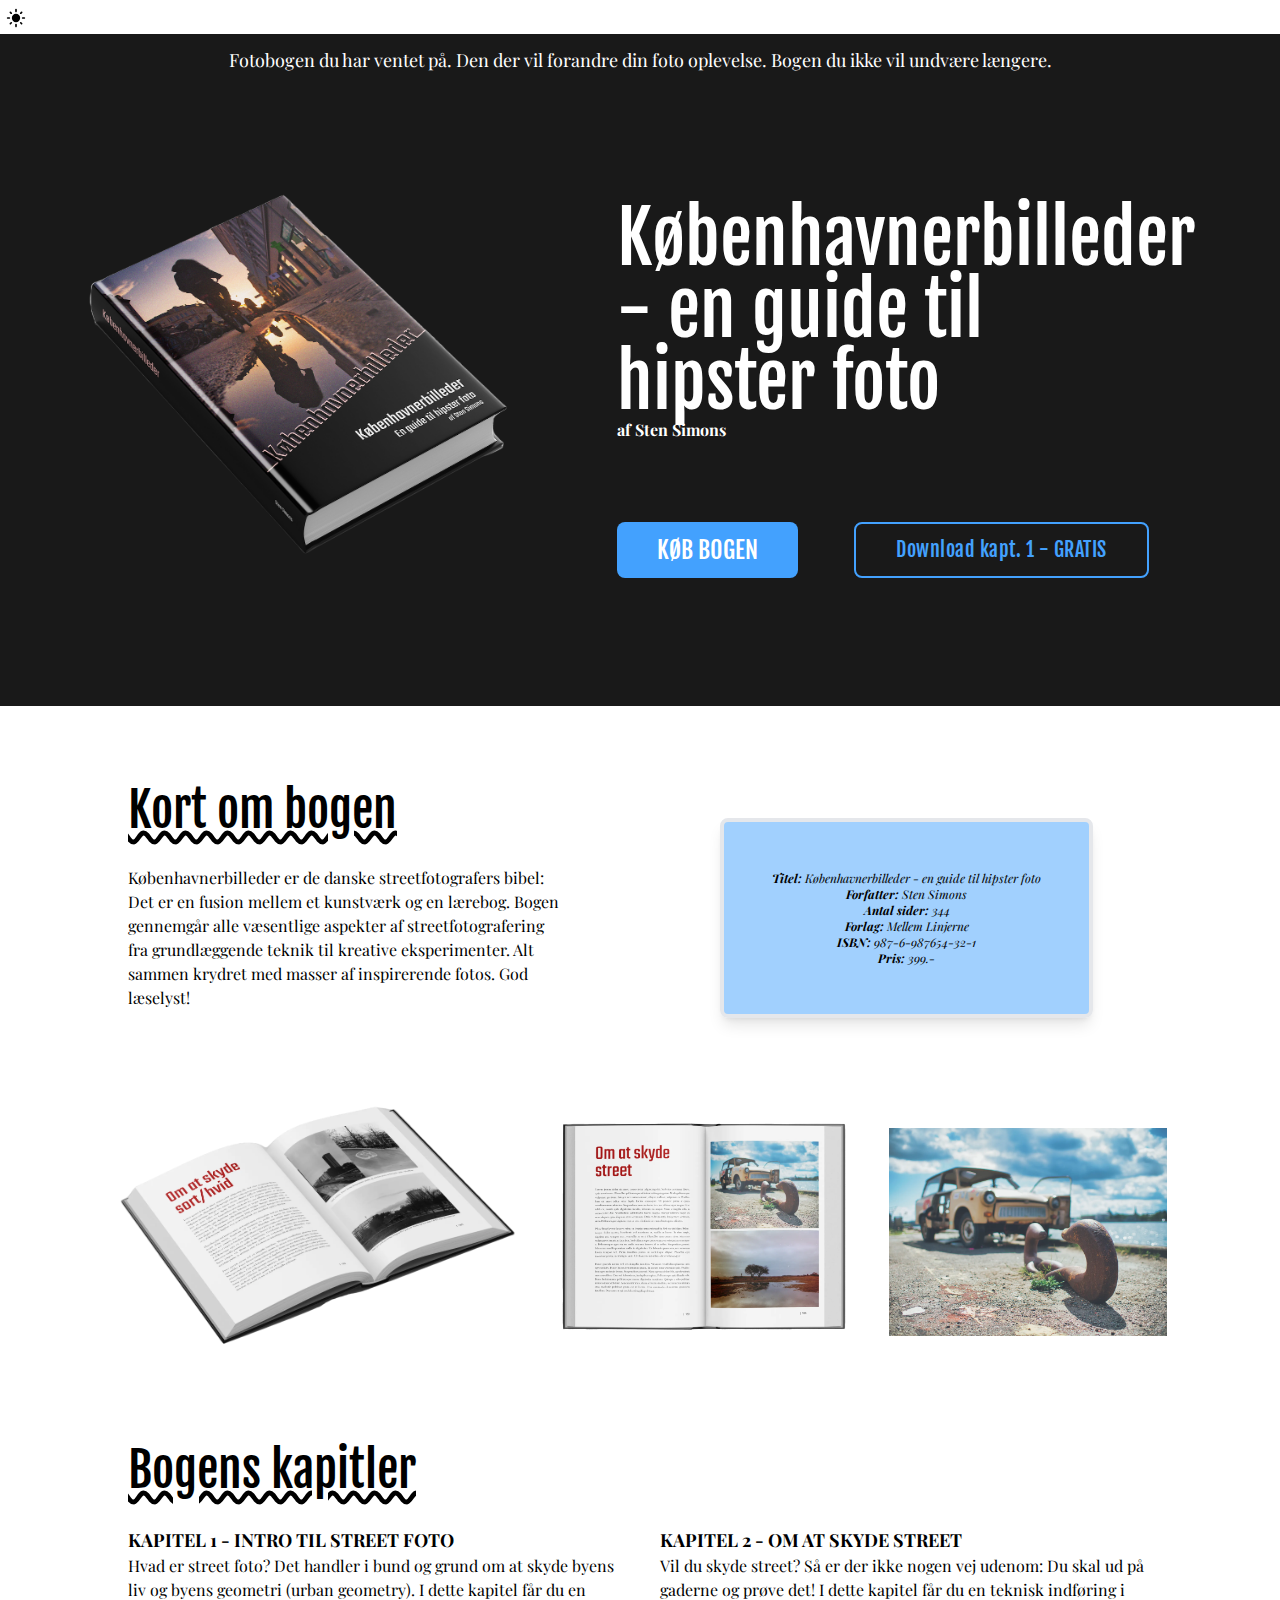
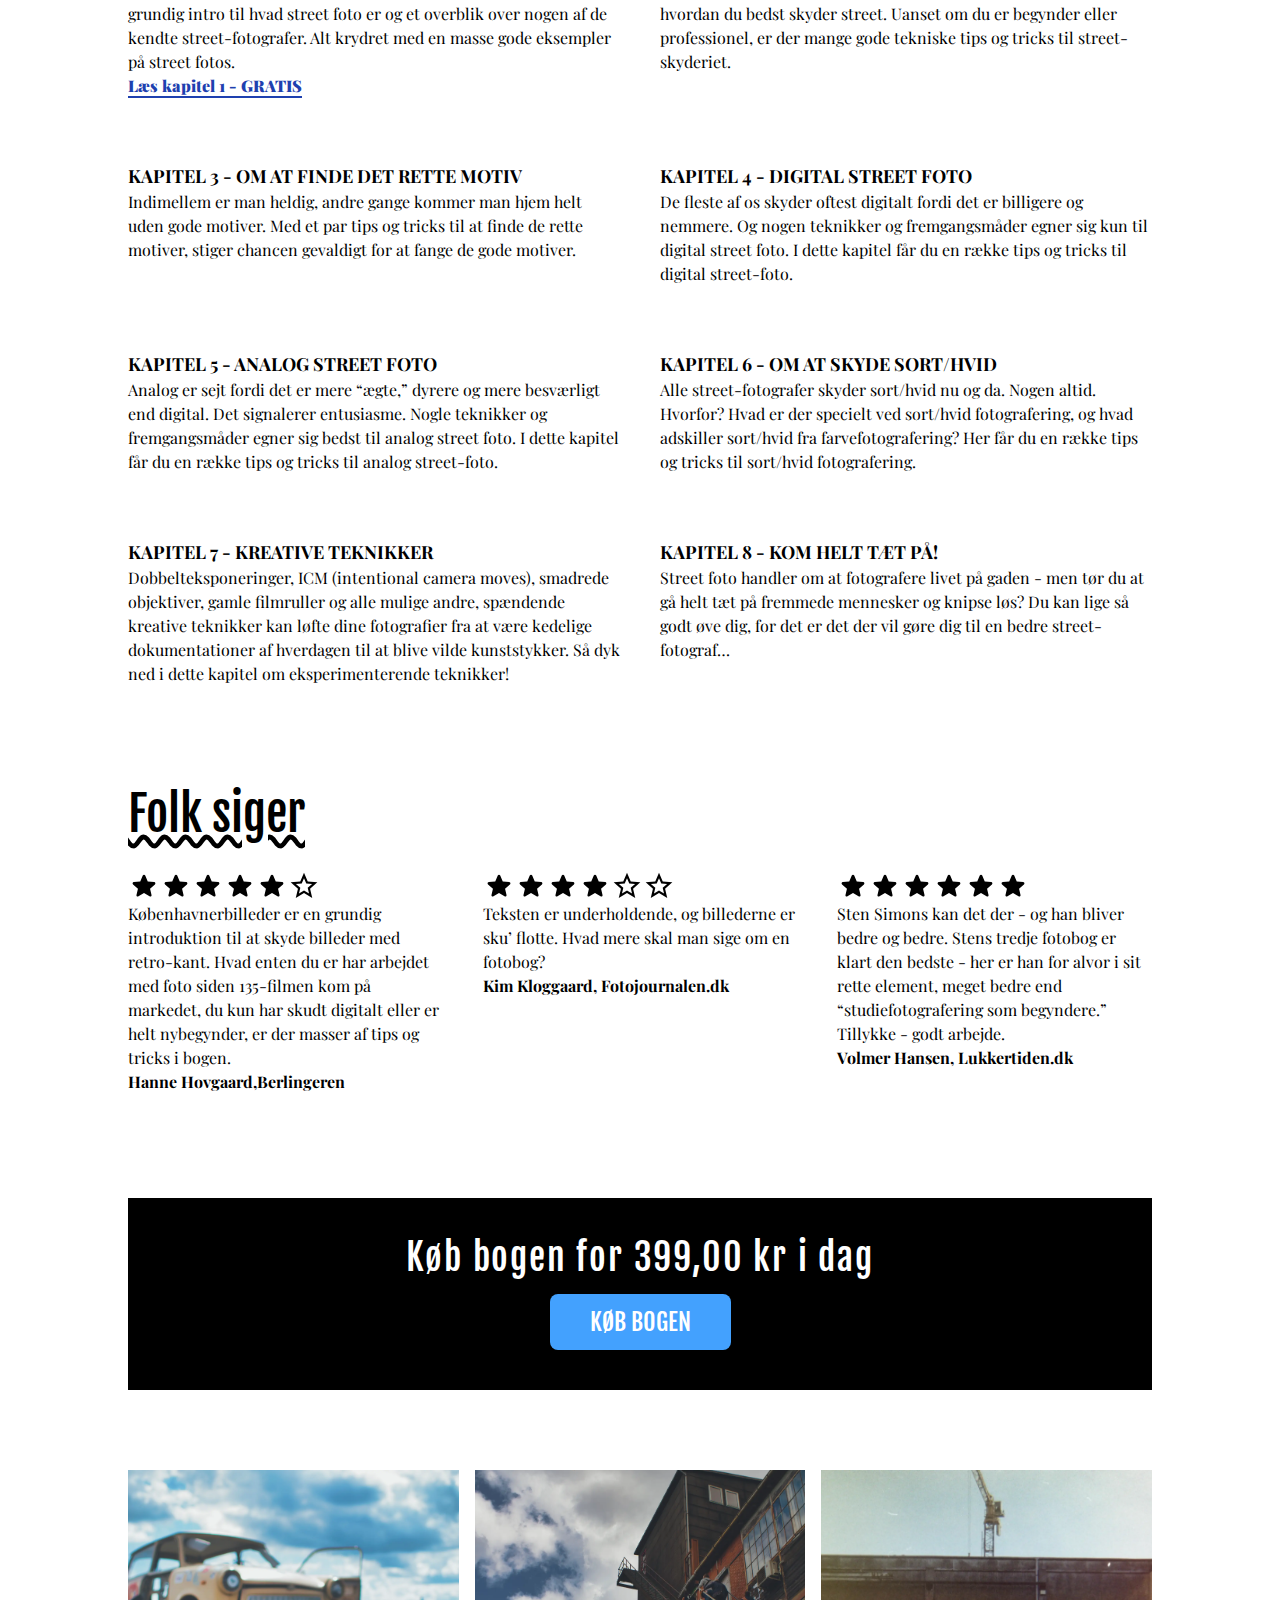
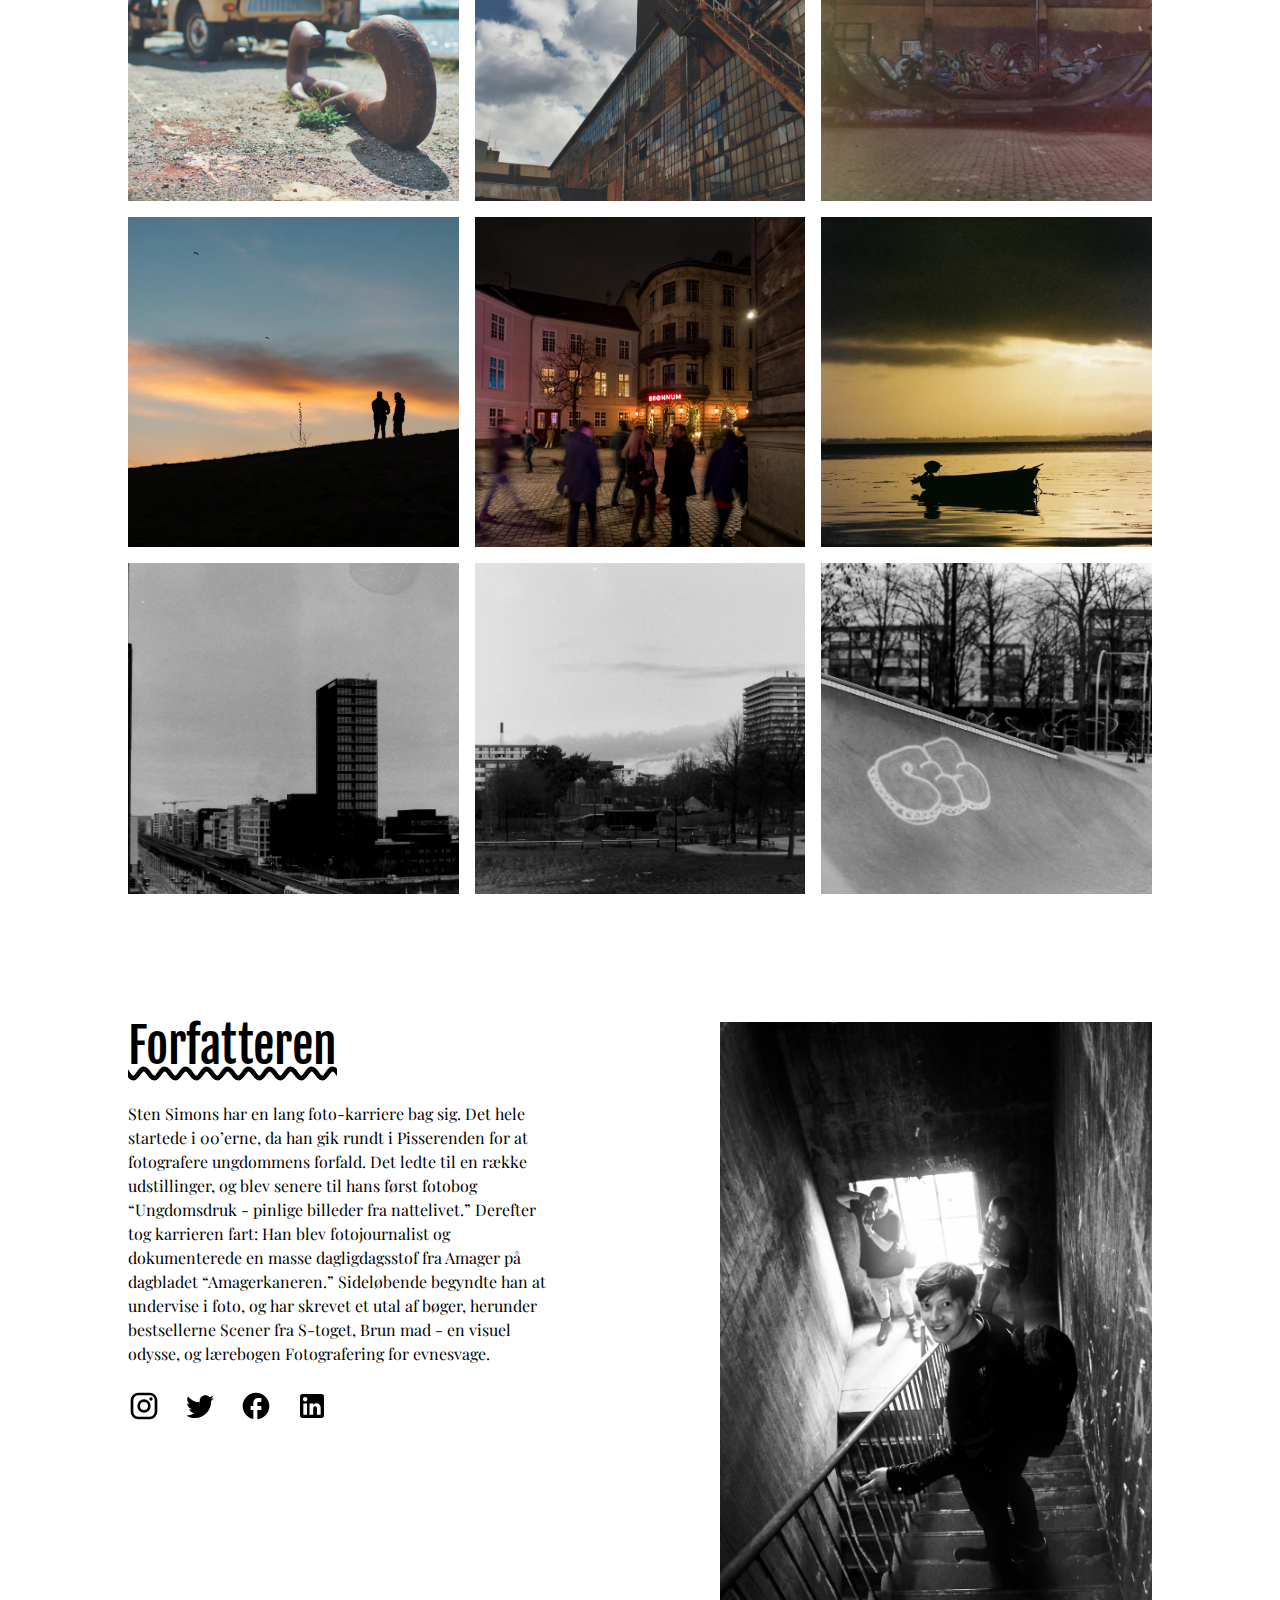
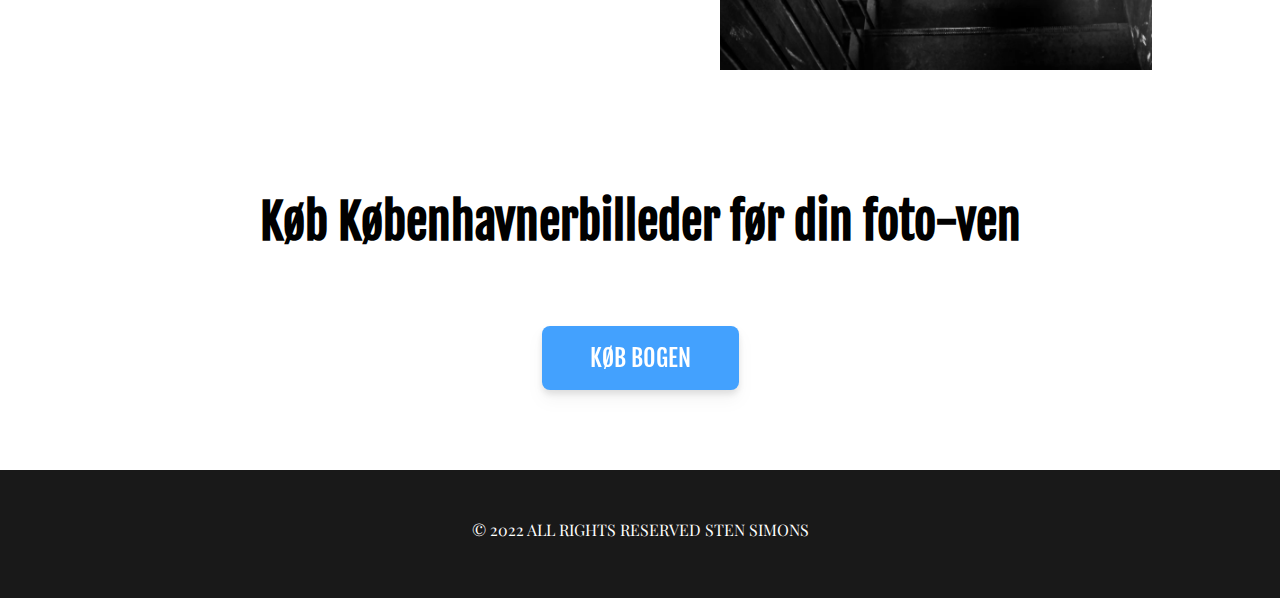
==== commit e096a305: "Updates" ====
--- a/index.html
+++ b/index.html
@@ -18,15 +18,26 @@
     <meta name="viewport" content="width=device-width, initial-scale=1.0" />
     <title>Københavnerbilleder</title>
     <script type="module" crossorigin src="./assets/main.ae54f498.js"></script>
-    <link rel="stylesheet" href="./assets/index.1f04e945.css">
+    <link rel="stylesheet" href="./assets/index.57c2d674.css">
   </head>
 
   <!-- HUSK i terminalen  
     npm run dev    -->
 
-  <body>
+  <body class="bg-white dark:bg-black dark:text-white">
+    <div class="dark:bg-black">
+      <button id="darkmodeknap">
+        <svg class="mt-2 h-5" width="32" height="32" viewBox="0 0 24 24">
+          <path
+            fill="currentColor"
+            d="M12 17q-2.075 0-3.537-1.463Q7 14.075 7 12t1.463-3.538Q9.925 7 12 7t3.538 1.462Q17 9.925 17 12q0 2.075-1.462 3.537Q14.075 17 12 17ZM2 13q-.425 0-.712-.288Q1 12.425 1 12t.288-.713Q1.575 11 2 11h2q.425 0 .713.287Q5 11.575 5 12t-.287.712Q4.425 13 4 13Zm18 0q-.425 0-.712-.288Q19 12.425 19 12t.288-.713Q19.575 11 20 11h2q.425 0 .712.287q.288.288.288.713t-.288.712Q22.425 13 22 13Zm-8-8q-.425 0-.712-.288Q11 4.425 11 4V2q0-.425.288-.713Q11.575 1 12 1t.713.287Q13 1.575 13 2v2q0 .425-.287.712Q12.425 5 12 5Zm0 18q-.425 0-.712-.288Q11 22.425 11 22v-2q0-.425.288-.712Q11.575 19 12 19t.713.288Q13 19.575 13 20v2q0 .425-.287.712Q12.425 23 12 23ZM5.65 7.05L4.575 6q-.3-.275-.288-.7q.013-.425.288-.725q.3-.3.725-.3t.7.3L7.05 5.65q.275.3.275.7q0 .4-.275.7q-.275.3-.687.287q-.413-.012-.713-.287ZM18 19.425l-1.05-1.075q-.275-.3-.275-.712q0-.413.275-.688q.275-.3.688-.287q.412.012.712.287L19.425 18q.3.275.288.7q-.013.425-.288.725q-.3.3-.725.3t-.7-.3ZM16.95 7.05q-.3-.275-.287-.688q.012-.412.287-.712L18 4.575q.275-.3.7-.288q.425.013.725.288q.3.3.3.725t-.3.7L18.35 7.05q-.3.275-.7.275q-.4 0-.7-.275ZM4.575 19.425q-.3-.3-.3-.725t.3-.7l1.075-1.05q.3-.275.713-.275q.412 0 .687.275q.3.275.288.688q-.013.412-.288.712L6 19.425q-.275.3-.7.287q-.425-.012-.725-.287Z"
+          />
+        </svg>
+      </button>
+    </div>
+
     <p
-      class="bg-black bg-opacity-90 pt-3 text-center text-xs text-yellow-50 lg:text-lg"
+      class="bg-black bg-opacity-90 pt-3 text-center text-xs text-white lg:text-lg"
     >
       Fotobogen du har ventet på. Den der vil forandre din foto oplevelse. Bogen
       du ikke vil undvære længere.
@@ -43,7 +54,7 @@
       </div>
 
       <div class="px-5">
-        <div class="text-yellow-50 lg:mt-32 lg:pr-16">
+        <div class="text-white lg:mt-32 lg:pr-16">
           <h1 class="text-4xl lg:text-7xl">
             Københavnerbilleder - en guide til hipster foto
           </h1>
@@ -51,12 +62,12 @@
         </div>
         <div class="mt-4 flex justify-center gap-4 lg:justify-start">
           <button
-            class="text-s rounded-lg bg-yellow-500 px-6 align-middle font-black lg:mt-16 lg:px-10 lg:py-3 lg:text-2xl"
+            class="text-s rounded-lg bg-button px-6 align-middle text-white lg:mt-16 lg:px-10 lg:py-3 lg:text-2xl"
           >
             KØB BOGEN
           </button>
           <button
-            class="rounded-lg bg-yellow-500 px-6 py-2 align-middle text-xs font-black tracking-wide opacity-70 lg:mt-16 lg:ml-10 lg:px-10 lg:py-3 lg:text-xl"
+            class="rounded-lg border-2 border-button px-6 py-2 align-middle text-xs tracking-wide text-button lg:mt-16 lg:ml-10 lg:px-10 lg:py-3 lg:text-xl"
           >
             Download kapt. 1 - GRATIS
           </button>
@@ -68,7 +79,7 @@
     <section class="mx-4 lg:mx-32">
       <section class="my-20 grid-cols-2 gap-40 lg:grid">
         <div>
-          <h2 class="mb-4 text-5xl underline decoration-wavy">Kort om bogen</h2>
+          <h2 class="mb-8 text-5xl underline decoration-wavy">Kort om bogen</h2>
           <p>
             Københavnerbilleder er de danske streetfotografers bibel: Det er en
             fusion mellem et kunstværk og en lærebog. Bogen gennemgår alle
@@ -80,7 +91,7 @@
 
         <div class="mt-8 flex items-end">
           <ul
-            class="list-none rounded-lg border-4 p-12 text-center text-xs italic shadow-lg"
+            class="list-none rounded-lg border-4 bg-button bg-opacity-50 p-12 text-center text-xs italic shadow-lg"
           >
             <li>
               <strong> Titel: </strong> Københavnerbilleder - en guide til
@@ -104,14 +115,14 @@
       </section>
 
       <section class="my-20 gap-10">
-        <h2 class="mb-4 text-5xl underline decoration-wavy">Bogens kapitler</h2>
-
-        <div class="grid-cols-2 grid-rows-4 gap-10 lg:grid">
-          <div>
-            <strong class="leading-10 uppercase text-lg"
+        <h2 class="mb-8 text-5xl underline decoration-wavy">Bogens kapitler</h2>
+
+        <div class="grid-cols-2 lg:grid lg:gap-10">
+          <div>
+            <strong class="text-lg uppercase"
               >Kapitel 1 - Intro til street foto</strong
             >
-            <p class="">
+            <p>
               Hvad er street foto? Det handler i bund og grund om at skyde byens
               liv og byens geometri (urban geometry). I dette kapitel får du en
               grundig intro til hvad street foto er og et overblik over nogen af
@@ -119,15 +130,17 @@
               eksempler på street fotos.
             </p>
             <p
-              class="font-black text-blue-800 underline decoration-2 underline-offset-4"
+              class="mb-6 font-black text-blue-800 underline decoration-2 underline-offset-4"
             >
               Læs kapitel 1 - GRATIS
             </p>
           </div>
 
           <div>
-            <strong class="leading-10 uppercase text-lg">Kapitel 2 - Om at skyde street</strong>
-            <p class="">
+            <strong class="text-lg uppercase"
+              >Kapitel 2 - Om at skyde street</strong
+            >
+            <p class="mb-6">
               Vil du skyde street? Så er der ikke nogen vej udenom: Du skal ud
               på gaderne og prøve det! I dette kapitel får du en teknisk
               indføring i hvordan du bedst skyder street. Uanset om du er
@@ -137,18 +150,20 @@
           </div>
 
           <div>
-            <strong class="leading-10 uppercase text-lg">
+            <strong class="text-lg uppercase">
               Kapitel 3 - Om at finde det rette motiv</strong
             >
-            <p class="">
+            <p class="mb-6">
               Indimellem er man heldig, andre gange kommer man hjem helt uden
               gode motiver. Med et par tips og tricks til at finde de rette
               motiver, stiger chancen gevaldigt for at fange de gode motiver.
             </p>
           </div>
           <div>
-            <strong class="leading-10 uppercase text-lg">Kapitel 4 - Digital street foto </strong>
-            <p class="">
+            <strong class="text-lg uppercase"
+              >Kapitel 4 - Digital street foto
+            </strong>
+            <p class="mb-6">
               De fleste af os skyder oftest digitalt fordi det er billigere og
               nemmere. Og nogen teknikker og fremgangsmåder egner sig kun til
               digital street foto. I dette kapitel får du en række tips og
@@ -157,8 +172,10 @@
           </div>
 
           <div>
-            <strong class="leading-10 uppercase text-lg">Kapitel 5 - Analog street foto </strong>
-            <p class="">
+            <strong class="text-lg uppercase"
+              >Kapitel 5 - Analog street foto
+            </strong>
+            <p class="mb-6">
               Analog er sejt fordi det er mere “ægte,” dyrere og mere besværligt
               end digital. Det signalerer entusiasme. Nogle teknikker og
               fremgangsmåder egner sig bedst til analog street foto. I dette
@@ -167,10 +184,10 @@
           </div>
 
           <div>
-            <strong class="leading-10 uppercase text-lg">
+            <strong class="text-lg uppercase">
               Kapitel 6 - Om at skyde sort/hvid
             </strong>
-            <p class="">
+            <p class="mb-6">
               Alle street-fotografer skyder sort/hvid nu og da. Nogen altid.
               Hvorfor? Hvad er der specielt ved sort/hvid fotografering, og hvad
               adskiller sort/hvid fra farvefotografering? Her får du en række
@@ -179,8 +196,10 @@
           </div>
 
           <div>
-            <strong class="leading-10 uppercase text-lg">Kapitel 7 - Kreative teknikker </strong>
-            <p class="">
+            <strong class="text-lg uppercase"
+              >Kapitel 7 - Kreative teknikker
+            </strong>
+            <p class="mb-6">
               Dobbelteksponeringer, ICM (intentional camera moves), smadrede
               objektiver, gamle filmruller og alle mulige andre, spændende
               kreative teknikker kan løfte dine fotografier fra at være kedelige
@@ -190,8 +209,10 @@
           </div>
 
           <div>
-            <strong class="leading-10 uppercase text-lg">Kapitel 8 - Kom helt tæt på!</strong>
-            <p class="">
+            <strong class="text-lg uppercase"
+              >Kapitel 8 - Kom helt tæt på!</strong
+            >
+            <p>
               Street foto handler om at fotografere livet på gaden - men tør du
               at gå helt tæt på fremmede mennesker og knipse løs? Du kan lige så
               godt øve dig, for det er det der vil gøre dig til en bedre
@@ -202,7 +223,7 @@
       </section>
 
       <section class="my-20">
-        <h2 class="mb-4 text-5xl underline decoration-wavy">Folk siger</h2>
+        <h2 class="mb-8 text-5xl underline decoration-wavy">Folk siger</h2>
         <div class="grid-cols-3 gap-x-10 lg:grid">
           <div>
             <div class="flex">
@@ -345,32 +366,32 @@
       </section>
       <section class="bg-black p-10 text-center">
         <h2
-          class="mb-4 text-center text-xl tracking-wider text-yellow-50 opacity-90 lg:text-4xl"
+          class="mb-4 text-center text-xl tracking-wider text-white lg:text-4xl"
         >
           Køb bogen for 399,00 kr i dag
         </h2>
         <button
-          class="text-s rounded-lg bg-yellow-500 px-6 py-2 font-black lg:px-10 lg:py-3 lg:text-2xl"
+          class="text-s rounded-lg bg-button px-6 py-2 text-white lg:px-10 lg:py-3 lg:text-2xl"
         >
           KØB BOGEN
         </button>
       </section>
 
-      <section class="my-20 grid-cols-3 lg:grid">
-        <img class="aspect-square object-cover" src="./assets/1.c16000a8.webp" alt="" />
-        <img class="aspect-square object-cover" src="./assets/2.54350a2d.webp" alt="" />
-        <img class="aspect-square object-cover" src="./assets/3.a7bcf218.webp" alt="" />
-        <img class="aspect-square object-cover" src="./assets/4.445a6ce4.webp" alt="" />
-        <img class="aspect-square object-cover" src="./assets/5.1e6edb99.webp" alt="" />
-        <img class="aspect-square object-cover" src="./assets/6.ed43a84f.webp" alt="" />
-        <img class="aspect-square object-cover" src="./assets/7.8d8da5b5.webp" alt="" />
-        <img class="aspect-square object-cover" src="./assets/8.c2648434.webp" alt="" />
-        <img class="aspect-square object-cover" src="./assets/9.f091ff74.webp" alt="" />
+      <section class="my-20 grid gap-4 lg:grid-cols-3">
+        <img class="aspect-square w-fit object-cover" src="./assets/1.0cbbbddc.webp" alt="" />
+        <img class="aspect-square w-fit object-cover" src="./assets/2.636b6d48.webp" alt="" />
+        <img class="aspect-square w-fit object-cover" src="./assets/3.69f5b0ab.webp" alt="" />
+        <img class="aspect-square w-fit object-cover" src="./assets/4.0ba56dbb.webp" alt="" />
+        <img class="aspect-square w-fit object-cover" src="./assets/5.771deba6.webp" alt="" />
+        <img class="aspect-square w-fit object-cover" src="./assets/6.97bb1b31.webp" alt="" />
+        <img class="aspect-square w-fit object-cover" src="./assets/7.4b43ed27.webp" alt="" />
+        <img class="aspect-square w-fit object-cover" src="./assets/8.c24d6196.webp" alt="" />
+        <img class="aspect-square w-fit object-cover" src="./assets/9.5003d4c9.webp" alt="" />
       </section>
 
       <section class="my-32 grid-cols-2 gap-40 lg:grid">
         <div>
-          <h2 class="mb-4 text-5xl underline decoration-wavy">Forfatteren</h2>
+          <h2 class="mb-8 text-5xl underline decoration-wavy">Forfatteren</h2>
           <p>
             Sten Simons har en lang foto-karriere bag sig. Det hele startede i
             00’erne, da han gik rundt i Pisserenden for at fotografere
@@ -383,7 +404,7 @@
             S-toget, Brun mad - en visuel odysse, og lærebogen Fotografering for
             evnesvage.
           </p>
-          <div class="flex gap-6 pt-6">
+          <div class="mb-8 flex gap-6 pt-6">
             <svg width="32" height="32" viewBox="0 0 24 24">
               <path
                 fill="currentColor"
@@ -420,17 +441,22 @@
           Køb Københavnerbilleder før din foto-ven
         </h2>
         <button
-          class="mt-20 rounded-lg border-4 border-black bg-yellow-400 p-4 px-12 text-2xl font-black"
+          class="mt-20 rounded-lg bg-button p-4 px-12 text-2xl text-white shadow-black drop-shadow-lg"
         >
           KØB BOGEN
         </button>
       </section>
     </section>
-    <footer
-      class="h-32 bg-black bg-opacity-90 pt-12 text-center text-yellow-50"
-    >
+    <footer class="h-32 bg-black bg-opacity-90 pt-12 text-center text-white">
       © 2022 ALL RIGHTS RESERVED STEN SIMONS
     </footer>
     
+    <script>
+      const darkmodeknap = document.querySelector("#darkmodeknap");
+
+      darkmodeknap.addEventListener("click", function () {
+        document.documentElement.classList.toggle("dark");
+      });
+    </script>
   </body>
 </html>
--- a/assets/index.57c2d674.css
+++ b/assets/index.57c2d674.css
@@ -0,0 +1 @@
+*,:before,:after{box-sizing:border-box;border-width:0;border-style:solid;border-color:#e5e7eb}:before,:after{--tw-content: ""}html{line-height:1.5;-webkit-text-size-adjust:100%;-moz-tab-size:4;-o-tab-size:4;tab-size:4;font-family:ui-sans-serif,system-ui,-apple-system,BlinkMacSystemFont,Segoe UI,Roboto,Helvetica Neue,Arial,Noto Sans,sans-serif,"Apple Color Emoji","Segoe UI Emoji",Segoe UI Symbol,"Noto Color Emoji"}body{margin:0;line-height:inherit}hr{height:0;color:inherit;border-top-width:1px}abbr:where([title]){-webkit-text-decoration:underline dotted;text-decoration:underline dotted}h1,h2,h3,h4,h5,h6{font-size:inherit;font-weight:inherit}a{color:inherit;text-decoration:inherit}b,strong{font-weight:bolder}code,kbd,samp,pre{font-family:ui-monospace,SFMono-Regular,Menlo,Monaco,Consolas,Liberation Mono,Courier New,monospace;font-size:1em}small{font-size:80%}sub,sup{font-size:75%;line-height:0;position:relative;vertical-align:baseline}sub{bottom:-.25em}sup{top:-.5em}table{text-indent:0;border-color:inherit;border-collapse:collapse}button,input,optgroup,select,textarea{font-family:inherit;font-size:100%;font-weight:inherit;line-height:inherit;color:inherit;margin:0;padding:0}button,select{text-transform:none}button,[type=button],[type=reset],[type=submit]{-webkit-appearance:button;background-color:transparent;background-image:none}:-moz-focusring{outline:auto}:-moz-ui-invalid{box-shadow:none}progress{vertical-align:baseline}::-webkit-inner-spin-button,::-webkit-outer-spin-button{height:auto}[type=search]{-webkit-appearance:textfield;outline-offset:-2px}::-webkit-search-decoration{-webkit-appearance:none}::-webkit-file-upload-button{-webkit-appearance:button;font:inherit}summary{display:list-item}blockquote,dl,dd,h1,h2,h3,h4,h5,h6,hr,figure,p,pre{margin:0}fieldset{margin:0;padding:0}legend{padding:0}ol,ul,menu{list-style:none;margin:0;padding:0}textarea{resize:vertical}input::-moz-placeholder,textarea::-moz-placeholder{opacity:1;color:#9ca3af}input::placeholder,textarea::placeholder{opacity:1;color:#9ca3af}button,[role=button]{cursor:pointer}:disabled{cursor:default}img,svg,video,canvas,audio,iframe,embed,object{display:block;vertical-align:middle}img,video{max-width:100%;height:auto}[type=text],[type=email],[type=url],[type=password],[type=number],[type=date],[type=datetime-local],[type=month],[type=search],[type=tel],[type=time],[type=week],[multiple],textarea,select{-webkit-appearance:none;-moz-appearance:none;appearance:none;background-color:#fff;border-color:#6b7280;border-width:1px;border-radius:0;padding:.5rem .75rem;font-size:1rem;line-height:1.5rem;--tw-shadow: 0 0 #0000}[type=text]:focus,[type=email]:focus,[type=url]:focus,[type=password]:focus,[type=number]:focus,[type=date]:focus,[type=datetime-local]:focus,[type=month]:focus,[type=search]:focus,[type=tel]:focus,[type=time]:focus,[type=week]:focus,[multiple]:focus,textarea:focus,select:focus{outline:2px solid transparent;outline-offset:2px;--tw-ring-inset: var(--tw-empty, );--tw-ring-offset-width: 0px;--tw-ring-offset-color: #fff;--tw-ring-color: #2563eb;--tw-ring-offset-shadow: var(--tw-ring-inset) 0 0 0 var(--tw-ring-offset-width) var(--tw-ring-offset-color);--tw-ring-shadow: var(--tw-ring-inset) 0 0 0 calc(1px + var(--tw-ring-offset-width)) var(--tw-ring-color);box-shadow:var(--tw-ring-offset-shadow),var(--tw-ring-shadow),var(--tw-shadow);border-color:#2563eb}input::-moz-placeholder,textarea::-moz-placeholder{color:#6b7280;opacity:1}input::placeholder,textarea::placeholder{color:#6b7280;opacity:1}::-webkit-datetime-edit-fields-wrapper{padding:0}::-webkit-date-and-time-value{min-height:1.5em}::-webkit-datetime-edit,::-webkit-datetime-edit-year-field,::-webkit-datetime-edit-month-field,::-webkit-datetime-edit-day-field,::-webkit-datetime-edit-hour-field,::-webkit-datetime-edit-minute-field,::-webkit-datetime-edit-second-field,::-webkit-datetime-edit-millisecond-field,::-webkit-datetime-edit-meridiem-field{padding-top:0;padding-bottom:0}select{background-image:url("data:image/svg+xml,%3csvg xmlns='http://www.w3.org/2000/svg' fill='none' viewBox='0 0 20 20'%3e%3cpath stroke='%236b7280' stroke-linecap='round' stroke-linejoin='round' stroke-width='1.5' d='M6 8l4 4 4-4'/%3e%3c/svg%3e");background-position:right .5rem center;background-repeat:no-repeat;background-size:1.5em 1.5em;padding-right:2.5rem;-webkit-print-color-adjust:exact;color-adjust:exact;print-color-adjust:exact}[multiple]{background-image:initial;background-position:initial;background-repeat:unset;background-size:initial;padding-right:.75rem;-webkit-print-color-adjust:unset;color-adjust:unset;print-color-adjust:unset}[type=checkbox],[type=radio]{-webkit-appearance:none;-moz-appearance:none;appearance:none;padding:0;-webkit-print-color-adjust:exact;color-adjust:exact;print-color-adjust:exact;display:inline-block;vertical-align:middle;background-origin:border-box;-webkit-user-select:none;-moz-user-select:none;user-select:none;flex-shrink:0;height:1rem;width:1rem;color:#2563eb;background-color:#fff;border-color:#6b7280;border-width:1px;--tw-shadow: 0 0 #0000}[type=checkbox]{border-radius:0}[type=radio]{border-radius:100%}[type=checkbox]:focus,[type=radio]:focus{outline:2px solid transparent;outline-offset:2px;--tw-ring-inset: var(--tw-empty, );--tw-ring-offset-width: 2px;--tw-ring-offset-color: #fff;--tw-ring-color: #2563eb;--tw-ring-offset-shadow: var(--tw-ring-inset) 0 0 0 var(--tw-ring-offset-width) var(--tw-ring-offset-color);--tw-ring-shadow: var(--tw-ring-inset) 0 0 0 calc(2px + var(--tw-ring-offset-width)) var(--tw-ring-color);box-shadow:var(--tw-ring-offset-shadow),var(--tw-ring-shadow),var(--tw-shadow)}[type=checkbox]:checked,[type=radio]:checked{border-color:transparent;background-color:currentColor;background-size:100% 100%;background-position:center;background-repeat:no-repeat}[type=checkbox]:checked{background-image:url("data:image/svg+xml,%3csvg viewBox='0 0 16 16' fill='white' xmlns='http://www.w3.org/2000/svg'%3e%3cpath d='M12.207 4.793a1 1 0 010 1.414l-5 5a1 1 0 01-1.414 0l-2-2a1 1 0 011.414-1.414L6.5 9.086l4.293-4.293a1 1 0 011.414 0z'/%3e%3c/svg%3e")}[type=radio]:checked{background-image:url("data:image/svg+xml,%3csvg viewBox='0 0 16 16' fill='white' xmlns='http://www.w3.org/2000/svg'%3e%3ccircle cx='8' cy='8' r='3'/%3e%3c/svg%3e")}[type=checkbox]:checked:hover,[type=checkbox]:checked:focus,[type=radio]:checked:hover,[type=radio]:checked:focus{border-color:transparent;background-color:currentColor}[type=checkbox]:indeterminate{background-image:url("data:image/svg+xml,%3csvg xmlns='http://www.w3.org/2000/svg' fill='none' viewBox='0 0 16 16'%3e%3cpath stroke='white' stroke-linecap='round' stroke-linejoin='round' stroke-width='2' d='M4 8h8'/%3e%3c/svg%3e");border-color:transparent;background-color:currentColor;background-size:100% 100%;background-position:center;background-repeat:no-repeat}[type=checkbox]:indeterminate:hover,[type=checkbox]:indeterminate:focus{border-color:transparent;background-color:currentColor}[type=file]{background:unset;border-color:inherit;border-width:0;border-radius:0;padding:0;font-size:unset;line-height:inherit}[type=file]:focus{outline:1px solid ButtonText;outline:1px auto -webkit-focus-ring-color}h1,h2,h3{font-family:Fjalla One,sans-serif}body{font-family:Playfair Display,serif}button{font-family:Fjalla One,sans-serif}*,:before,:after{--tw-border-spacing-x: 0;--tw-border-spacing-y: 0;--tw-translate-x: 0;--tw-translate-y: 0;--tw-rotate: 0;--tw-skew-x: 0;--tw-skew-y: 0;--tw-scale-x: 1;--tw-scale-y: 1;--tw-pan-x: ;--tw-pan-y: ;--tw-pinch-zoom: ;--tw-scroll-snap-strictness: proximity;--tw-ordinal: ;--tw-slashed-zero: ;--tw-numeric-figure: ;--tw-numeric-spacing: ;--tw-numeric-fraction: ;--tw-ring-inset: ;--tw-ring-offset-width: 0px;--tw-ring-offset-color: #fff;--tw-ring-color: rgb(59 130 246 / .5);--tw-ring-offset-shadow: 0 0 #0000;--tw-ring-shadow: 0 0 #0000;--tw-shadow: 0 0 #0000;--tw-shadow-colored: 0 0 #0000;--tw-blur: ;--tw-brightness: ;--tw-contrast: ;--tw-grayscale: ;--tw-hue-rotate: ;--tw-invert: ;--tw-saturate: ;--tw-sepia: ;--tw-drop-shadow: ;--tw-backdrop-blur: ;--tw-backdrop-brightness: ;--tw-backdrop-contrast: ;--tw-backdrop-grayscale: ;--tw-backdrop-hue-rotate: ;--tw-backdrop-invert: ;--tw-backdrop-opacity: ;--tw-backdrop-saturate: ;--tw-backdrop-sepia: }::-webkit-backdrop{--tw-border-spacing-x: 0;--tw-border-spacing-y: 0;--tw-translate-x: 0;--tw-translate-y: 0;--tw-rotate: 0;--tw-skew-x: 0;--tw-skew-y: 0;--tw-scale-x: 1;--tw-scale-y: 1;--tw-pan-x: ;--tw-pan-y: ;--tw-pinch-zoom: ;--tw-scroll-snap-strictness: proximity;--tw-ordinal: ;--tw-slashed-zero: ;--tw-numeric-figure: ;--tw-numeric-spacing: ;--tw-numeric-fraction: ;--tw-ring-inset: ;--tw-ring-offset-width: 0px;--tw-ring-offset-color: #fff;--tw-ring-color: rgb(59 130 246 / .5);--tw-ring-offset-shadow: 0 0 #0000;--tw-ring-shadow: 0 0 #0000;--tw-shadow: 0 0 #0000;--tw-shadow-colored: 0 0 #0000;--tw-blur: ;--tw-brightness: ;--tw-contrast: ;--tw-grayscale: ;--tw-hue-rotate: ;--tw-invert: ;--tw-saturate: ;--tw-sepia: ;--tw-drop-shadow: ;--tw-backdrop-blur: ;--tw-backdrop-brightness: ;--tw-backdrop-contrast: ;--tw-backdrop-grayscale: ;--tw-backdrop-hue-rotate: ;--tw-backdrop-invert: ;--tw-backdrop-opacity: ;--tw-backdrop-saturate: ;--tw-backdrop-sepia: }::backdrop{--tw-border-spacing-x: 0;--tw-border-spacing-y: 0;--tw-translate-x: 0;--tw-translate-y: 0;--tw-rotate: 0;--tw-skew-x: 0;--tw-skew-y: 0;--tw-scale-x: 1;--tw-scale-y: 1;--tw-pan-x: ;--tw-pan-y: ;--tw-pinch-zoom: ;--tw-scroll-snap-strictness: proximity;--tw-ordinal: ;--tw-slashed-zero: ;--tw-numeric-figure: ;--tw-numeric-spacing: ;--tw-numeric-fraction: ;--tw-ring-inset: ;--tw-ring-offset-width: 0px;--tw-ring-offset-color: #fff;--tw-ring-color: rgb(59 130 246 / .5);--tw-ring-offset-shadow: 0 0 #0000;--tw-ring-shadow: 0 0 #0000;--tw-shadow: 0 0 #0000;--tw-shadow-colored: 0 0 #0000;--tw-blur: ;--tw-brightness: ;--tw-contrast: ;--tw-grayscale: ;--tw-hue-rotate: ;--tw-invert: ;--tw-saturate: ;--tw-sepia: ;--tw-drop-shadow: ;--tw-backdrop-blur: ;--tw-backdrop-brightness: ;--tw-backdrop-contrast: ;--tw-backdrop-grayscale: ;--tw-backdrop-hue-rotate: ;--tw-backdrop-invert: ;--tw-backdrop-opacity: ;--tw-backdrop-saturate: ;--tw-backdrop-sepia: }.mx-4{margin-left:1rem;margin-right:1rem}.my-20{margin-top:5rem;margin-bottom:5rem}.my-32{margin-top:8rem;margin-bottom:8rem}.mt-2{margin-top:.5rem}.mt-4{margin-top:1rem}.mb-8{margin-bottom:2rem}.mt-8{margin-top:2rem}.mb-3{margin-bottom:.75rem}.mb-6{margin-bottom:1.5rem}.mb-4{margin-bottom:1rem}.mt-20{margin-top:5rem}.flex{display:flex}.grid{display:grid}.aspect-square{aspect-ratio:1 / 1}.h-5{height:1.25rem}.h-32{height:8rem}.w-fit{width:-webkit-fit-content;width:-moz-fit-content;width:fit-content}.list-none{list-style-type:none}.grid-cols-2{grid-template-columns:repeat(2,minmax(0,1fr))}.grid-cols-3{grid-template-columns:repeat(3,minmax(0,1fr))}.items-end{align-items:flex-end}.items-center{align-items:center}.justify-center{justify-content:center}.gap-4{gap:1rem}.gap-40{gap:10rem}.gap-8{gap:2rem}.gap-10{gap:2.5rem}.gap-6{gap:1.5rem}.gap-x-10{-moz-column-gap:2.5rem;column-gap:2.5rem}.break-words{overflow-wrap:break-word}.rounded-lg{border-radius:.5rem}.border-2{border-width:2px}.border-4{border-width:4px}.border-button{--tw-border-opacity: 1;border-color:rgb(67 161 254 / var(--tw-border-opacity))}.bg-white{--tw-bg-opacity: 1;background-color:rgb(255 255 255 / var(--tw-bg-opacity))}.bg-black{--tw-bg-opacity: 1;background-color:rgb(0 0 0 / var(--tw-bg-opacity))}.bg-button{--tw-bg-opacity: 1;background-color:rgb(67 161 254 / var(--tw-bg-opacity))}.bg-opacity-90{--tw-bg-opacity: .9}.bg-opacity-50{--tw-bg-opacity: .5}.object-cover{-o-object-fit:cover;object-fit:cover}.p-12{padding:3rem}.p-10{padding:2.5rem}.p-4{padding:1rem}.px-12{padding-left:3rem;padding-right:3rem}.py-3{padding-top:.75rem;padding-bottom:.75rem}.px-5{padding-left:1.25rem;padding-right:1.25rem}.px-6{padding-left:1.5rem;padding-right:1.5rem}.py-2{padding-top:.5rem;padding-bottom:.5rem}.pt-3{padding-top:.75rem}.pb-10{padding-bottom:2.5rem}.pt-6{padding-top:1.5rem}.pt-12{padding-top:3rem}.text-center{text-align:center}.align-middle{vertical-align:middle}.text-xs{font-size:.75rem;line-height:1rem}.text-4xl{font-size:2.25rem;line-height:2.5rem}.text-5xl{font-size:3rem;line-height:1}.text-lg{font-size:1.125rem;line-height:1.75rem}.text-xl{font-size:1.25rem;line-height:1.75rem}.text-3xl{font-size:1.875rem;line-height:2.25rem}.text-2xl{font-size:1.5rem;line-height:2rem}.font-bold{font-weight:700}.font-black{font-weight:900}.uppercase{text-transform:uppercase}.italic{font-style:italic}.tracking-wide{letter-spacing:.025em}.tracking-wider{letter-spacing:.05em}.text-white{--tw-text-opacity: 1;color:rgb(255 255 255 / var(--tw-text-opacity))}.text-button{--tw-text-opacity: 1;color:rgb(67 161 254 / var(--tw-text-opacity))}.text-blue-800{--tw-text-opacity: 1;color:rgb(30 64 175 / var(--tw-text-opacity))}.underline{-webkit-text-decoration-line:underline;text-decoration-line:underline}.decoration-wavy{-webkit-text-decoration-style:wavy;text-decoration-style:wavy}.decoration-2{text-decoration-thickness:2px}.underline-offset-4{text-underline-offset:4px}.shadow-lg{--tw-shadow: 0 10px 15px -3px rgb(0 0 0 / .1), 0 4px 6px -4px rgb(0 0 0 / .1);--tw-shadow-colored: 0 10px 15px -3px var(--tw-shadow-color), 0 4px 6px -4px var(--tw-shadow-color);box-shadow:var(--tw-ring-offset-shadow, 0 0 #0000),var(--tw-ring-shadow, 0 0 #0000),var(--tw-shadow)}.shadow-black{--tw-shadow-color: #000;--tw-shadow: var(--tw-shadow-colored)}.ring{--tw-ring-offset-shadow: var(--tw-ring-inset) 0 0 0 var(--tw-ring-offset-width) var(--tw-ring-offset-color);--tw-ring-shadow: var(--tw-ring-inset) 0 0 0 calc(3px + var(--tw-ring-offset-width)) var(--tw-ring-color);box-shadow:var(--tw-ring-offset-shadow),var(--tw-ring-shadow),var(--tw-shadow, 0 0 #0000)}.drop-shadow-lg{--tw-drop-shadow: drop-shadow(0 10px 8px rgb(0 0 0 / .04)) drop-shadow(0 4px 3px rgb(0 0 0 / .1));filter:var(--tw-blur) var(--tw-brightness) var(--tw-contrast) var(--tw-grayscale) var(--tw-hue-rotate) var(--tw-invert) var(--tw-saturate) var(--tw-sepia) var(--tw-drop-shadow)}.dark .dark\:bg-black{--tw-bg-opacity: 1;background-color:rgb(0 0 0 / var(--tw-bg-opacity))}.dark .dark\:text-white{--tw-text-opacity: 1;color:rgb(255 255 255 / var(--tw-text-opacity))}@media (min-width: 1024px){.lg\:mx-32{margin-left:8rem;margin-right:8rem}.lg\:mt-28{margin-top:7rem}.lg\:ml-20{margin-left:5rem}.lg\:mt-32{margin-top:8rem}.lg\:mt-16{margin-top:4rem}.lg\:ml-10{margin-left:2.5rem}.lg\:flex{display:flex}.lg\:grid{display:grid}.lg\:h-3\/4{height:75%}.lg\:h-64{height:16rem}.lg\:h-56{height:14rem}.lg\:h-52{height:13rem}.lg\:grid-cols-3{grid-template-columns:repeat(3,minmax(0,1fr))}.lg\:justify-start{justify-content:flex-start}.lg\:gap-40{gap:10rem}.lg\:gap-10{gap:2.5rem}.lg\:p-0{padding:0}.lg\:px-10{padding-left:2.5rem;padding-right:2.5rem}.lg\:py-3{padding-top:.75rem;padding-bottom:.75rem}.lg\:pb-32{padding-bottom:8rem}.lg\:pr-16{padding-right:4rem}.lg\:text-lg{font-size:1.125rem;line-height:1.75rem}.lg\:text-7xl{font-size:4.5rem;line-height:1}.lg\:text-2xl{font-size:1.5rem;line-height:2rem}.lg\:text-xl{font-size:1.25rem;line-height:1.75rem}.lg\:text-4xl{font-size:2.25rem;line-height:2.5rem}.lg\:text-5xl{font-size:3rem;line-height:1}}
